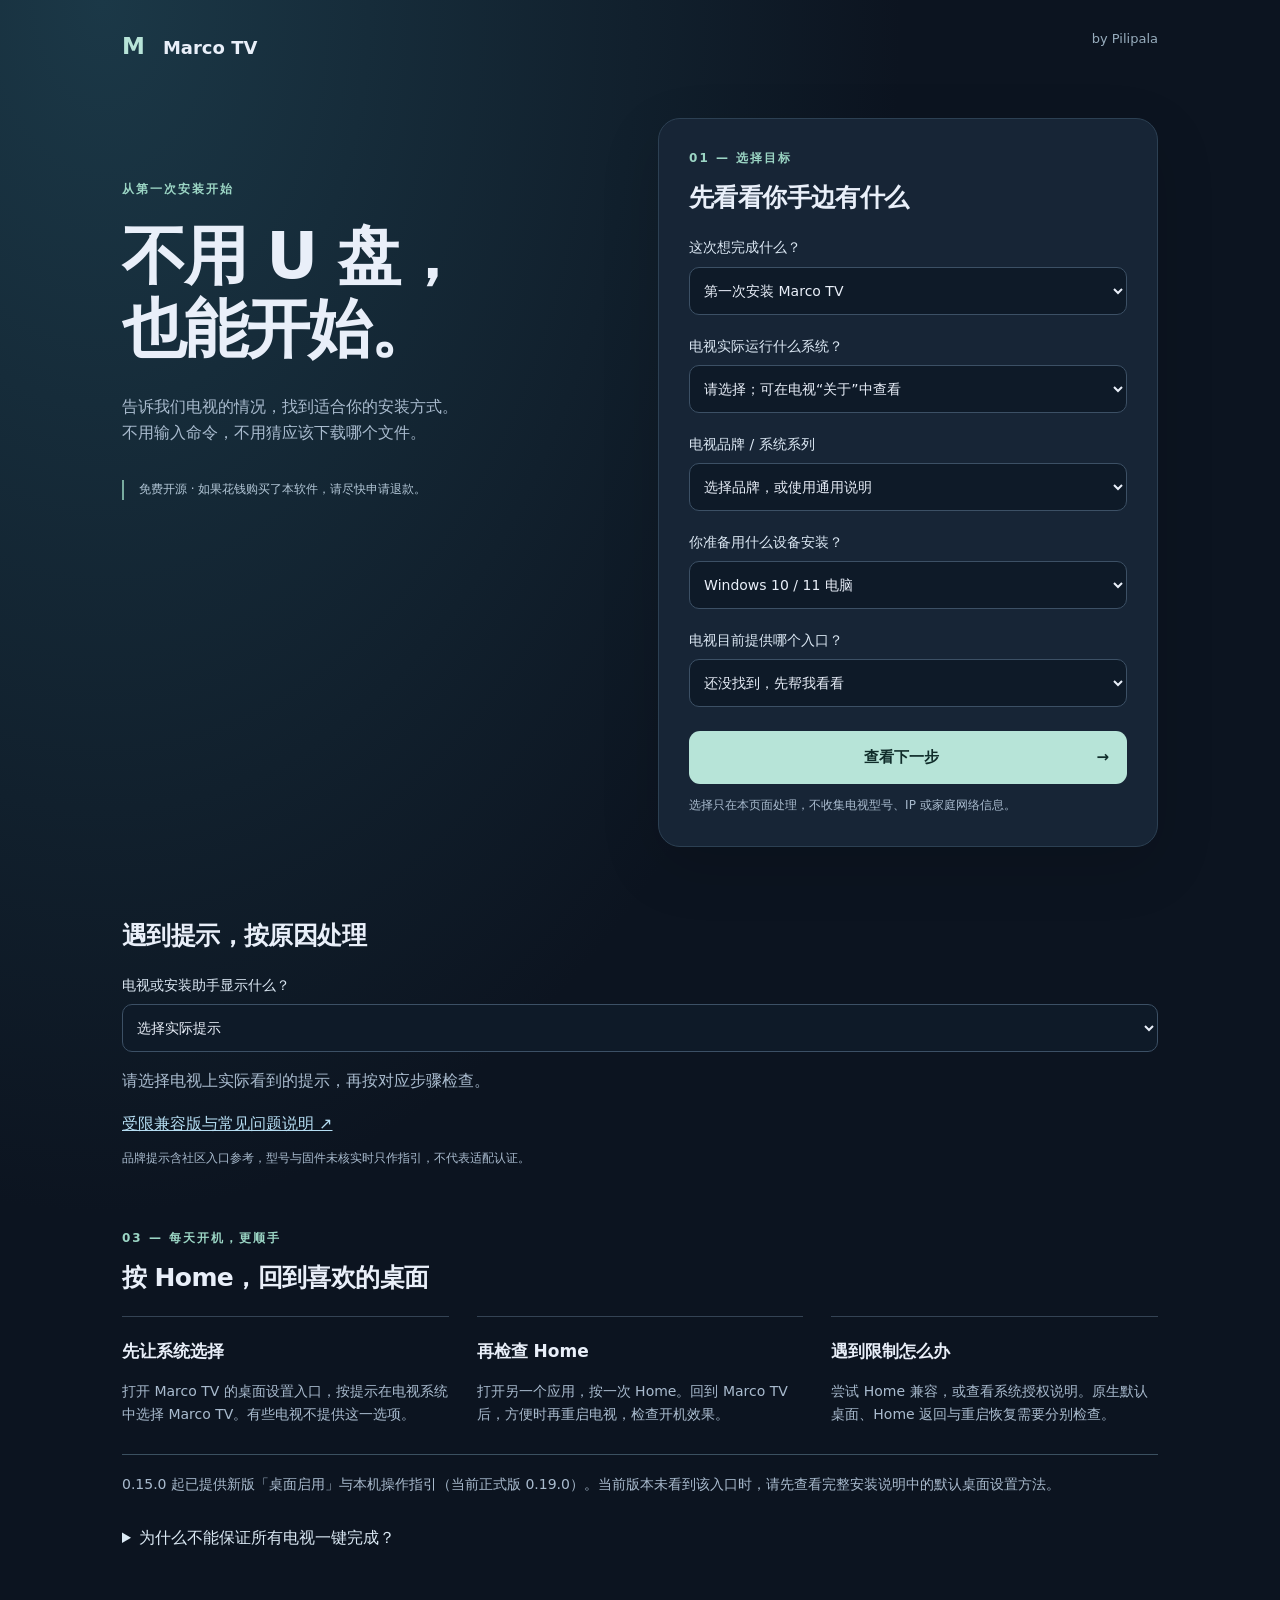
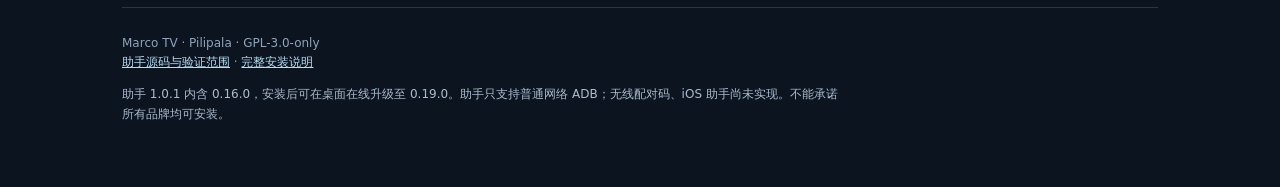
==== docs/install/index.html @ 1b0bd711 "Release Marco TV 0.19.0 Unify wallpaper management into Apple TV 3-column '我的壁纸' gallery with 10 SHA" ====
<!doctype html>
<!-- Copyright (C) 2026 Pilipala · SPDX-License-Identifier: GPL-3.0-only -->
<html lang="zh-CN"><head><meta charset="utf-8"><meta name="viewport" content="width=device-width, initial-scale=1"><title>不用 U 盘，安装 Marco TV</title><meta name="description" content="选择电视系统和手边设备，找到适合你的 Marco TV 安装方式。Pilipala 免费开源。"><link rel="stylesheet" href="style.css"></head>
<body><header><a href="https://marcotv.wlj9919.top/">M <span>Marco TV</span></a><span>by Pilipala</span></header><main>
<div class="intro"><p class="eyebrow">从第一次安装开始</p><h1>不用 U 盘，<br>也能开始。</h1><p>告诉我们电视的情况，找到适合你的安装方式。<br>不用输入命令，不用猜应该下载哪个文件。</p><div class="free">免费开源 · 如果花钱购买了本软件，请尽快申请退款。</div></div>
<section class="wizard" aria-label="安装与桌面设置路线"><div class="step">01 — 选择目标</div><h2 id="goalTitle">先看看你手边有什么</h2>
<form id="choices"><label for="purpose">这次想完成什么？</label><select id="purpose"><option value="install">第一次安装 Marco TV</option><option value="home">已经安装，设置默认桌面</option></select><label for="system">电视实际运行什么系统？</label><select id="system" required><option value="">请选择；可在电视“关于”中查看</option><option value="android">Android / Android TV / Google TV（6.0 以上）</option><option value="unknown">不确定 / 华为、荣耀、VIDAA 等待确认</option><option value="other">三星 Tizen / LG webOS / Roku / Apple tvOS</option></select>
<label for="brand">电视品牌 / 系统系列</label><select id="brand"><option value="generic">选择品牌，或使用通用说明</option><option value="xiaomi">小米 / Redmi 国内旧版部分机型</option><option value="google">海外 Android TV / Google TV / 索尼</option><option value="tcl">TCL / 雷鸟国内部分固件</option><option value="skyworth">创维 / 酷开</option><option value="hisense">海信 / Vidda（需确认系统）</option><option value="huawei">华为 / 荣耀（需确认兼容）</option><option value="custom">TCL / 雷鸟 / 海信 / 创维等国内定制系统</option><option value="fire">Amazon Fire TV（Fire OS）</option></select>
<label for="device">你准备用什么设备安装？</label><select id="device"><option value="windows">Windows 10 / 11 电脑</option><option value="android">安卓手机（Android 8 以上）</option><option value="iphone">iPhone / iPad</option><option value="other">Mac / 其他设备 / 只有电视</option></select>
<label for="entry">电视目前提供哪个入口？</label><select id="entry"><option value="unknown">还没找到，先帮我看看</option><option value="browser">有浏览器，能下载并打开 APK</option><option value="receive">有厂商提供的文件接收 / 远程安装入口</option><option value="adb">有普通“网络调试 / ADB 调试”</option><option value="pair">只有“无线调试配对码”</option><option value="none">没有这些入口</option></select>
<button class="primary" type="submit">查看下一步 <span>→</span></button></form>
<p class="local">选择只在本页面处理，不收集电视型号、IP 或家庭网络信息。</p></section>
<section id="result" class="route" hidden tabindex="-1" aria-live="polite"><div class="step">02 — 你的安装路线</div><h2 id="routeTitle"></h2><p id="routeIntro"></p><ol id="steps"></ol><div id="download"></div><p id="limits" class="note"></p><details><summary>按品牌查开关位置</summary><p id="brandGuide"></p><a href="https://github.com/Pilipala9919/MarcoTV/blob/main/docs/各品牌电视设置入口.md">完整品牌入口与资料依据 ↗</a></details><a class="again" href="#choices">换一种安装方式 ↑</a></section>
<section class="after" id="install-errors"><h2>遇到提示，按原因处理</h2><label for="installError">电视或安装助手显示什么？</label><select id="installError"><option value="">选择实际提示</option><option value="source">不允许此来源安装应用</option><option value="verification">INSTALL_FAILED_VERIFICATION_FAILURE</option><option value="launcher">disable install launcher app not signature by tcl</option><option value="signature">其他签名不一致提示</option><option value="connect">连接失败 / unauthorized</option></select><p id="installErrorHelp" aria-live="polite">请选择电视上实际看到的提示，再按对应步骤检查。</p><a href="https://github.com/Pilipala9919/MarcoTV/blob/main/docs/常见问题.md">受限兼容版与常见问题说明 ↗</a><p class="local">品牌提示含社区入口参考，型号与固件未核实时只作指引，不代表适配认证。</p></section>
<section class="after" id="home-guide"><div class="step">03 — 每天开机，更顺手</div><h2>按 Home，回到喜欢的桌面</h2><div class="tiles"><article><b>先让系统选择</b><p>打开 Marco TV 的桌面设置入口，按提示在电视系统中选择 Marco TV。有些电视不提供这一选项。</p></article><article><b>再检查 Home</b><p>打开另一个应用，按一次 Home。回到 Marco TV 后，方便时再重启电视，检查开机效果。</p></article><article><b>遇到限制怎么办</b><p>尝试 Home 兼容，或查看系统授权说明。原生默认桌面、Home 返回与重启恢复需要分别检查。</p></article></div><p class="note">0.15.0 起已提供新版「桌面启用」与本机操作指引（当前正式版 0.19.0）。当前版本未看到该入口时，请先查看完整安装说明中的默认桌面设置方法。</p><details><summary>为什么不能保证所有电视一键完成？</summary><p>电视厂商可能固定 Home 行为、限制后台启动，或在重启时关闭辅助服务。Marco TV 会提供可用路线和检查结果；系统确认弹窗仍需要你使用遥控器允许。</p><a href="https://github.com/Pilipala9919/MarcoTV/blob/main/docs/安装说明.md">查看完整设置与授权说明 ↗</a></details></section>
<footer>Marco TV · Pilipala · GPL-3.0-only<br><a href="https://github.com/Pilipala9919/MarcoTV/tree/main/installer">助手源码与验证范围</a> · <a href="https://github.com/Pilipala9919/MarcoTV/blob/main/docs/安装说明.md">完整安装说明</a><p>助手 1.0.1 内含 0.16.0，安装后可在桌面在线升级至 0.19.0。助手只支持普通网络 ADB；无线配对码、iOS 助手尚未实现。不能承诺所有品牌均可安装。</p></footer>
</main><script src="app.js"></script></body></html>
---- docs/install/style.css ----
/* Copyright (C) 2026 Pilipala · SPDX-License-Identifier: GPL-3.0-only */
:root{color-scheme:dark;font-family:system-ui,-apple-system,"Microsoft YaHei",sans-serif;color:#e9eff9;background:#0c1420;line-height:1.65}*{box-sizing:border-box}body{margin:0;background:radial-gradient(ellipse at 8% 0%,#1b3847 0,transparent 48%)}header{max-width:1100px;margin:auto;padding:28px 32px;display:flex;justify-content:space-between;color:#97acbc;font-size:13px}header a{font-size:23px;font-weight:750;text-decoration:none;color:#b7e4d8}header a span{color:#e9eff9;margin-left:10px;font-size:18px}main{max-width:1100px;margin:auto;padding:24px 32px 50px;display:grid;grid-template-columns:1fr 1.05fr;gap:40px 60px}.intro{padding-top:50px}.eyebrow,.step{color:#9bd5c4;font-size:12px;letter-spacing:2px;font-weight:650}h1{font-size:clamp(42px,5vw,66px);line-height:1.14;letter-spacing:-2px;margin:20px 0 28px}h2{font-size:25px;letter-spacing:-.6px;line-height:1.35;margin:12px 0 22px}p{color:#a9bbce}.free{font-size:12px;max-width:320px;border-left:2px solid #78ab9f;padding-left:15px;margin-top:34px;color:#b3c7d7}.wizard,.route{background:#172536;border:1px solid #2c4053;border-radius:22px;padding:30px;box-shadow:0 20px 60px #0002}label{display:block;font-size:14px;margin:20px 0 7px;color:#dce8f4}select{width:100%;min-height:48px;padding:10px;border:1px solid #3c5065;border-radius:10px;background:#0e1a28;color:#e9eff9;font:inherit;font-size:14px}button,.button{cursor:pointer;border:0;border-radius:11px;padding:14px 18px;font:inherit;font-size:15px;font-weight:650;display:block;text-decoration:none;text-align:center}.primary,.button{background:#b7e4d8;color:#102c2a;width:100%;margin-top:24px}.primary span{float:right}.primary:hover,.button:hover{background:#d0f1e9}a{color:#b5ddf2}a:focus-visible,button:focus-visible,select:focus-visible,summary:focus-visible{outline:3px solid #c5f8dc;outline-offset:4px}.local{font-size:12px;margin-bottom:0}.route{grid-column:1/-1;scroll-margin-top:25px;background:#1a3040}.route[hidden]{display:none}.route ol{padding-left:24px;color:#d2dfeb}.route li{margin:15px 0}.route .button{max-width:370px}.note{border-top:1px solid #3b5060;padding-top:18px;font-size:14px}details{padding:15px 0}summary{cursor:pointer;color:#dceaf5}details p{max-width:800px}.again{display:inline-block;margin-top:12px;font-size:14px}.after{grid-column:1/-1;padding-top:20px}.tiles{display:grid;grid-template-columns:repeat(3,1fr);gap:28px}.tiles article{border-top:1px solid #344354;padding-top:20px}.tiles b{font-size:17px}.tiles p{font-size:14px}footer{grid-column:1/-1;border-top:1px solid #293847;padding-top:26px;font-size:12px;color:#8fa4b8}footer p{max-width:720px}.download-note{font-size:12px}.download-note a{display:inline-block;margin-right:15px}@media(max-width:760px){header{padding:22px}main{padding:0 22px 36px;display:block}.intro{padding:18px 0 30px}.intro p{font-size:14px}.free{max-width:none;margin-top:22px}.wizard,.route{padding:23px 20px;border-radius:18px;margin-bottom:26px}h1{margin:14px 0 20px}.tiles{grid-template-columns:1fr;gap:12px}.after{padding:10px 0 28px}footer{padding-top:22px}select{font-size:16px}h2{font-size:23px}}
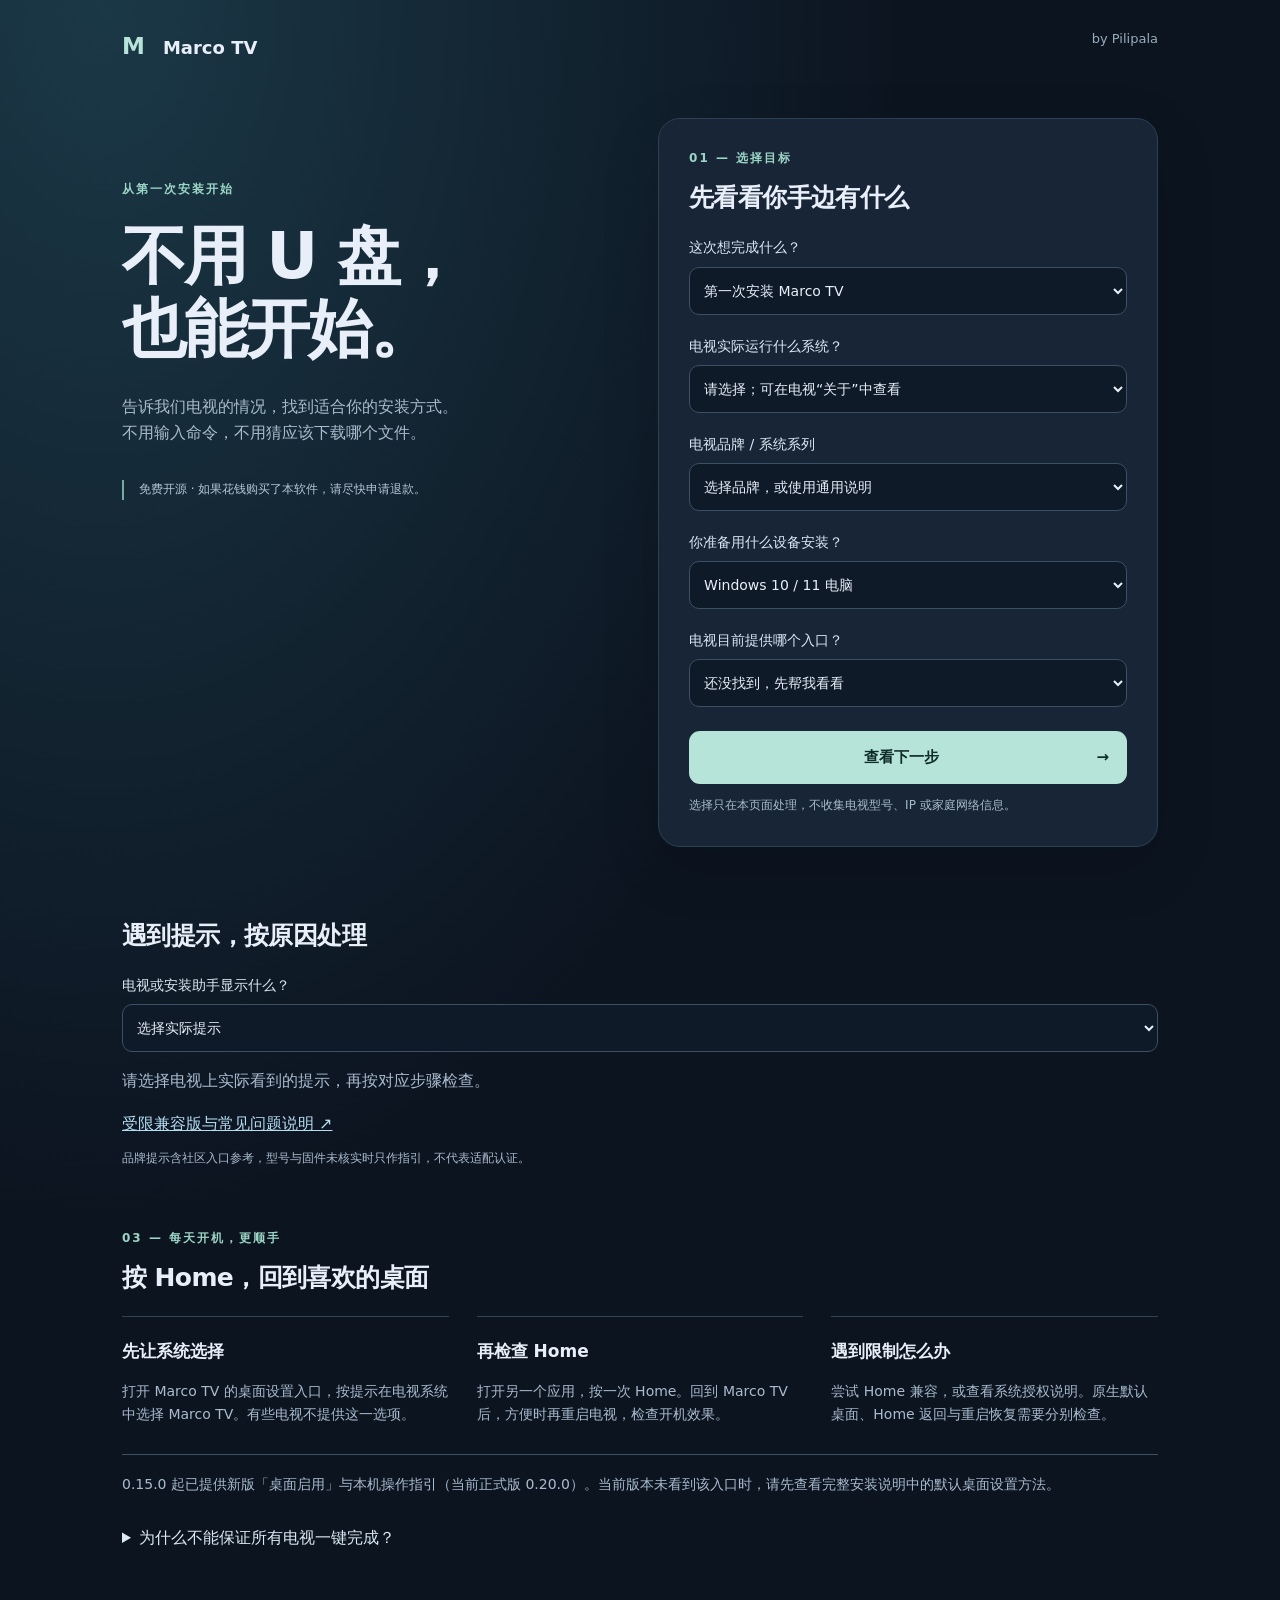
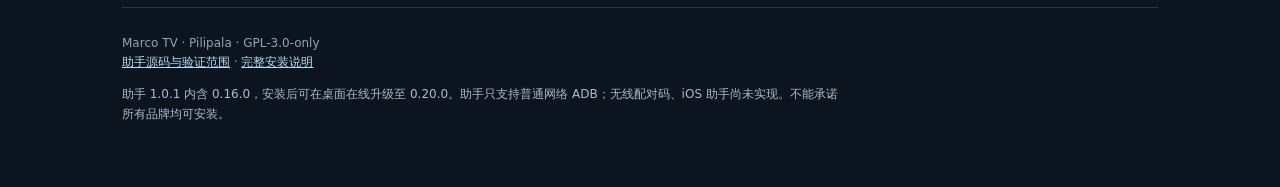
==== commit 09e423c1: "Release Marco TV 0.20.0 and Marco TV Lite 0.2.0" ====
--- a/docs/install/index.html
+++ b/docs/install/index.html
@@ -12,6 +12,6 @@
 <p class="local">选择只在本页面处理，不收集电视型号、IP 或家庭网络信息。</p></section>
 <section id="result" class="route" hidden tabindex="-1" aria-live="polite"><div class="step">02 — 你的安装路线</div><h2 id="routeTitle"></h2><p id="routeIntro"></p><ol id="steps"></ol><div id="download"></div><p id="limits" class="note"></p><details><summary>按品牌查开关位置</summary><p id="brandGuide"></p><a href="https://github.com/Pilipala9919/MarcoTV/blob/main/docs/各品牌电视设置入口.md">完整品牌入口与资料依据 ↗</a></details><a class="again" href="#choices">换一种安装方式 ↑</a></section>
 <section class="after" id="install-errors"><h2>遇到提示，按原因处理</h2><label for="installError">电视或安装助手显示什么？</label><select id="installError"><option value="">选择实际提示</option><option value="source">不允许此来源安装应用</option><option value="verification">INSTALL_FAILED_VERIFICATION_FAILURE</option><option value="launcher">disable install launcher app not signature by tcl</option><option value="signature">其他签名不一致提示</option><option value="connect">连接失败 / unauthorized</option></select><p id="installErrorHelp" aria-live="polite">请选择电视上实际看到的提示，再按对应步骤检查。</p><a href="https://github.com/Pilipala9919/MarcoTV/blob/main/docs/常见问题.md">受限兼容版与常见问题说明 ↗</a><p class="local">品牌提示含社区入口参考，型号与固件未核实时只作指引，不代表适配认证。</p></section>
-<section class="after" id="home-guide"><div class="step">03 — 每天开机，更顺手</div><h2>按 Home，回到喜欢的桌面</h2><div class="tiles"><article><b>先让系统选择</b><p>打开 Marco TV 的桌面设置入口，按提示在电视系统中选择 Marco TV。有些电视不提供这一选项。</p></article><article><b>再检查 Home</b><p>打开另一个应用，按一次 Home。回到 Marco TV 后，方便时再重启电视，检查开机效果。</p></article><article><b>遇到限制怎么办</b><p>尝试 Home 兼容，或查看系统授权说明。原生默认桌面、Home 返回与重启恢复需要分别检查。</p></article></div><p class="note">0.15.0 起已提供新版「桌面启用」与本机操作指引（当前正式版 0.19.0）。当前版本未看到该入口时，请先查看完整安装说明中的默认桌面设置方法。</p><details><summary>为什么不能保证所有电视一键完成？</summary><p>电视厂商可能固定 Home 行为、限制后台启动，或在重启时关闭辅助服务。Marco TV 会提供可用路线和检查结果；系统确认弹窗仍需要你使用遥控器允许。</p><a href="https://github.com/Pilipala9919/MarcoTV/blob/main/docs/安装说明.md">查看完整设置与授权说明 ↗</a></details></section>
-<footer>Marco TV · Pilipala · GPL-3.0-only<br><a href="https://github.com/Pilipala9919/MarcoTV/tree/main/installer">助手源码与验证范围</a> · <a href="https://github.com/Pilipala9919/MarcoTV/blob/main/docs/安装说明.md">完整安装说明</a><p>助手 1.0.1 内含 0.16.0，安装后可在桌面在线升级至 0.19.0。助手只支持普通网络 ADB；无线配对码、iOS 助手尚未实现。不能承诺所有品牌均可安装。</p></footer>
+<section class="after" id="home-guide"><div class="step">03 — 每天开机，更顺手</div><h2>按 Home，回到喜欢的桌面</h2><div class="tiles"><article><b>先让系统选择</b><p>打开 Marco TV 的桌面设置入口，按提示在电视系统中选择 Marco TV。有些电视不提供这一选项。</p></article><article><b>再检查 Home</b><p>打开另一个应用，按一次 Home。回到 Marco TV 后，方便时再重启电视，检查开机效果。</p></article><article><b>遇到限制怎么办</b><p>尝试 Home 兼容，或查看系统授权说明。原生默认桌面、Home 返回与重启恢复需要分别检查。</p></article></div><p class="note">0.15.0 起已提供新版「桌面启用」与本机操作指引（当前正式版 0.20.0）。当前版本未看到该入口时，请先查看完整安装说明中的默认桌面设置方法。</p><details><summary>为什么不能保证所有电视一键完成？</summary><p>电视厂商可能固定 Home 行为、限制后台启动，或在重启时关闭辅助服务。Marco TV 会提供可用路线和检查结果；系统确认弹窗仍需要你使用遥控器允许。</p><a href="https://github.com/Pilipala9919/MarcoTV/blob/main/docs/安装说明.md">查看完整设置与授权说明 ↗</a></details></section>
+<footer>Marco TV · Pilipala · GPL-3.0-only<br><a href="https://github.com/Pilipala9919/MarcoTV/tree/main/installer">助手源码与验证范围</a> · <a href="https://github.com/Pilipala9919/MarcoTV/blob/main/docs/安装说明.md">完整安装说明</a><p>助手 1.0.1 内含 0.16.0，安装后可在桌面在线升级至 0.20.0。助手只支持普通网络 ADB；无线配对码、iOS 助手尚未实现。不能承诺所有品牌均可安装。</p></footer>
 </main><script src="app.js"></script></body></html>
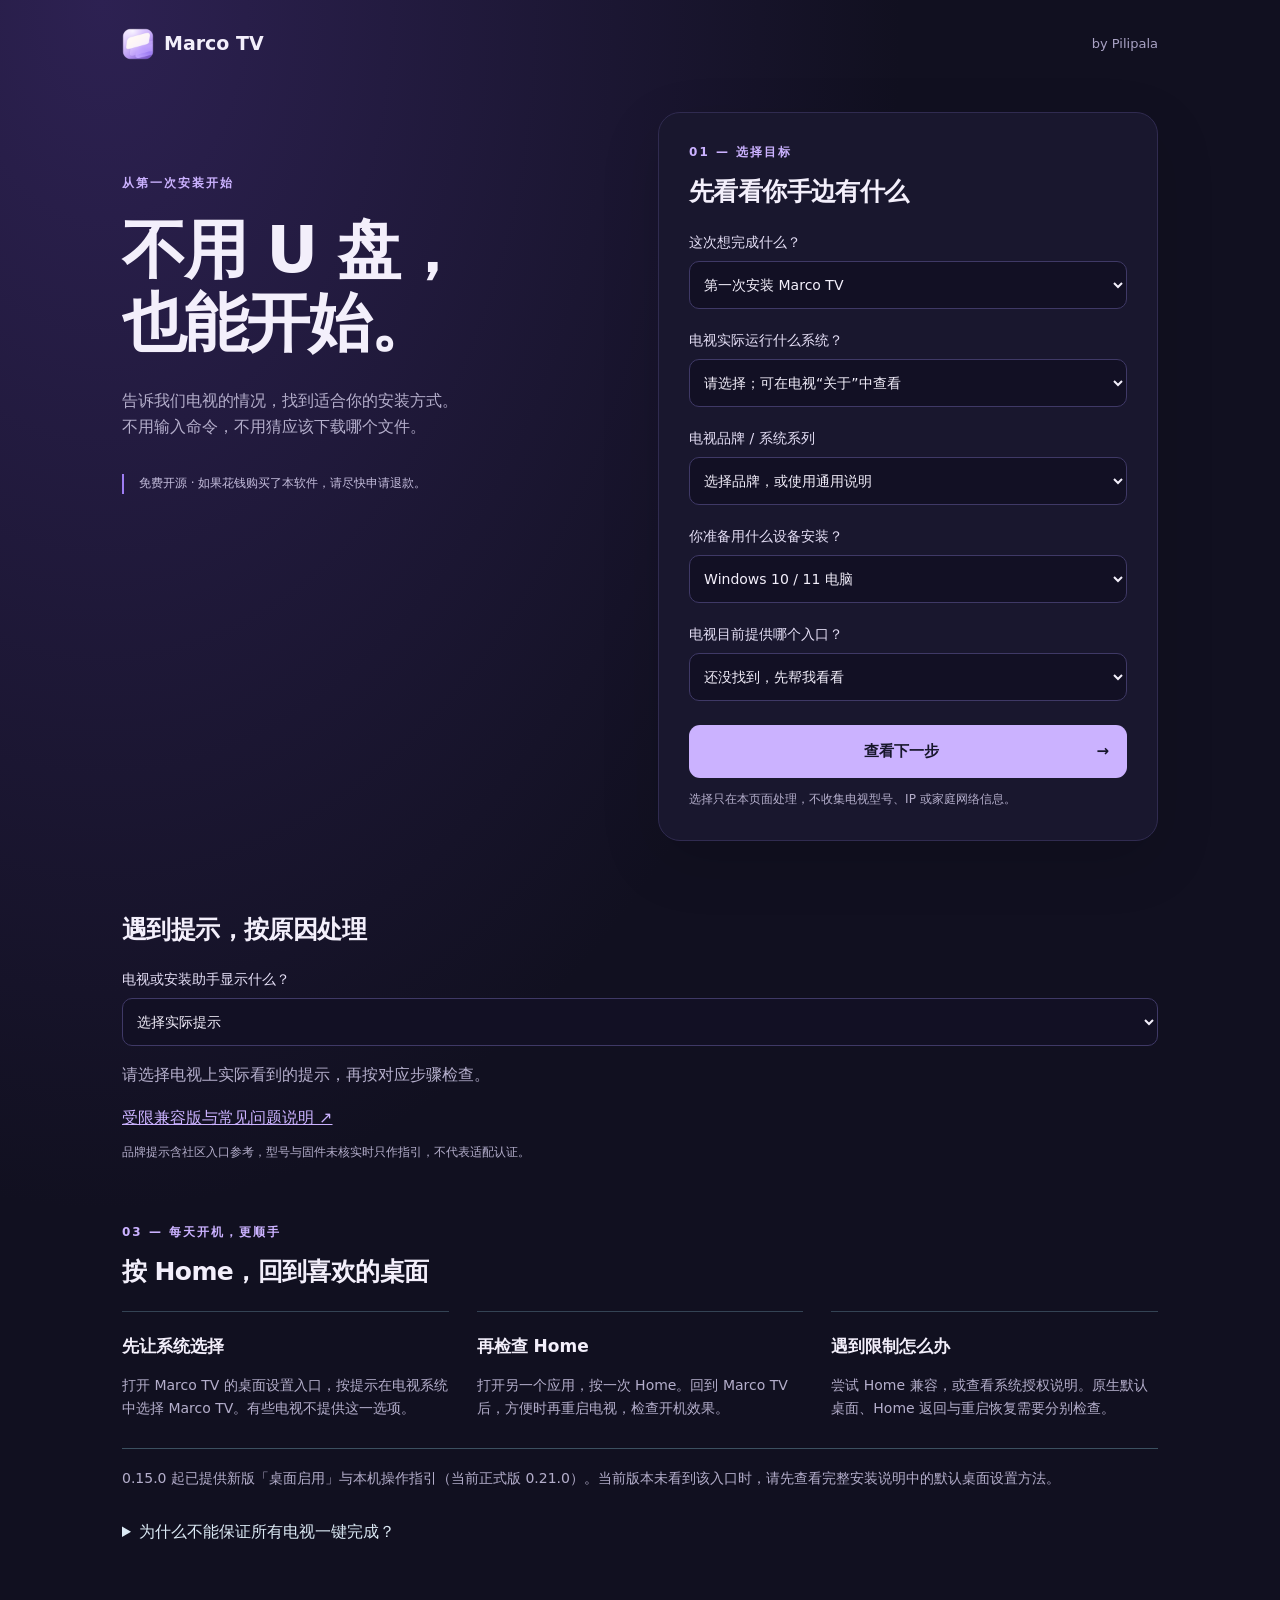
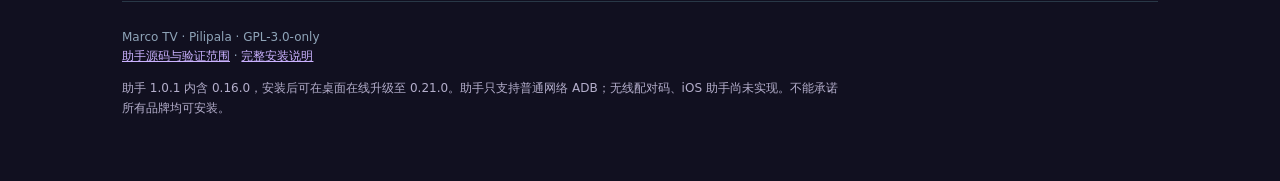
==== commit 87fc8649: "Release Marco TV 0.21.0 and Marco TV Lite 0.3.0 with unified brand visual language" ====
--- a/docs/install/index.html
+++ b/docs/install/index.html
@@ -1,7 +1,7 @@
 <!doctype html>
 <!-- Copyright (C) 2026 Pilipala · SPDX-License-Identifier: GPL-3.0-only -->
-<html lang="zh-CN"><head><meta charset="utf-8"><meta name="viewport" content="width=device-width, initial-scale=1"><title>不用 U 盘，安装 Marco TV</title><meta name="description" content="选择电视系统和手边设备，找到适合你的 Marco TV 安装方式。Pilipala 免费开源。"><link rel="stylesheet" href="style.css"></head>
-<body><header><a href="https://marcotv.wlj9919.top/">M <span>Marco TV</span></a><span>by Pilipala</span></header><main>
+<html lang="zh-CN"><head><meta charset="utf-8"><meta name="viewport" content="width=device-width, initial-scale=1"><title>不用 U 盘，安装 Marco TV</title><meta name="description" content="选择电视系统和手边设备，找到适合你的 Marco TV 安装方式。Pilipala 免费开源。"><link rel="icon" type="image/png" sizes="32x32" href="../brand/favicon-32.png"><link rel="apple-touch-icon" sizes="180x180" href="../brand/favicon-180.png"><link rel="shortcut icon" href="../brand/favicon.ico"><link rel="stylesheet" href="style.css"></head>
+<body><header><a class="brand-link" href="https://marcotv.wlj9919.top/"><img src="../brand/app-icon-192.png" width="32" height="32" alt="Marco TV 图标"><span>Marco TV</span></a><span>by Pilipala</span></header><main>
 <div class="intro"><p class="eyebrow">从第一次安装开始</p><h1>不用 U 盘，<br>也能开始。</h1><p>告诉我们电视的情况，找到适合你的安装方式。<br>不用输入命令，不用猜应该下载哪个文件。</p><div class="free">免费开源 · 如果花钱购买了本软件，请尽快申请退款。</div></div>
 <section class="wizard" aria-label="安装与桌面设置路线"><div class="step">01 — 选择目标</div><h2 id="goalTitle">先看看你手边有什么</h2>
 <form id="choices"><label for="purpose">这次想完成什么？</label><select id="purpose"><option value="install">第一次安装 Marco TV</option><option value="home">已经安装，设置默认桌面</option></select><label for="system">电视实际运行什么系统？</label><select id="system" required><option value="">请选择；可在电视“关于”中查看</option><option value="android">Android / Android TV / Google TV（6.0 以上）</option><option value="unknown">不确定 / 华为、荣耀、VIDAA 等待确认</option><option value="other">三星 Tizen / LG webOS / Roku / Apple tvOS</option></select>
@@ -12,6 +12,6 @@
 <p class="local">选择只在本页面处理，不收集电视型号、IP 或家庭网络信息。</p></section>
 <section id="result" class="route" hidden tabindex="-1" aria-live="polite"><div class="step">02 — 你的安装路线</div><h2 id="routeTitle"></h2><p id="routeIntro"></p><ol id="steps"></ol><div id="download"></div><p id="limits" class="note"></p><details><summary>按品牌查开关位置</summary><p id="brandGuide"></p><a href="https://github.com/Pilipala9919/MarcoTV/blob/main/docs/各品牌电视设置入口.md">完整品牌入口与资料依据 ↗</a></details><a class="again" href="#choices">换一种安装方式 ↑</a></section>
 <section class="after" id="install-errors"><h2>遇到提示，按原因处理</h2><label for="installError">电视或安装助手显示什么？</label><select id="installError"><option value="">选择实际提示</option><option value="source">不允许此来源安装应用</option><option value="verification">INSTALL_FAILED_VERIFICATION_FAILURE</option><option value="launcher">disable install launcher app not signature by tcl</option><option value="signature">其他签名不一致提示</option><option value="connect">连接失败 / unauthorized</option></select><p id="installErrorHelp" aria-live="polite">请选择电视上实际看到的提示，再按对应步骤检查。</p><a href="https://github.com/Pilipala9919/MarcoTV/blob/main/docs/常见问题.md">受限兼容版与常见问题说明 ↗</a><p class="local">品牌提示含社区入口参考，型号与固件未核实时只作指引，不代表适配认证。</p></section>
-<section class="after" id="home-guide"><div class="step">03 — 每天开机，更顺手</div><h2>按 Home，回到喜欢的桌面</h2><div class="tiles"><article><b>先让系统选择</b><p>打开 Marco TV 的桌面设置入口，按提示在电视系统中选择 Marco TV。有些电视不提供这一选项。</p></article><article><b>再检查 Home</b><p>打开另一个应用，按一次 Home。回到 Marco TV 后，方便时再重启电视，检查开机效果。</p></article><article><b>遇到限制怎么办</b><p>尝试 Home 兼容，或查看系统授权说明。原生默认桌面、Home 返回与重启恢复需要分别检查。</p></article></div><p class="note">0.15.0 起已提供新版「桌面启用」与本机操作指引（当前正式版 0.20.0）。当前版本未看到该入口时，请先查看完整安装说明中的默认桌面设置方法。</p><details><summary>为什么不能保证所有电视一键完成？</summary><p>电视厂商可能固定 Home 行为、限制后台启动，或在重启时关闭辅助服务。Marco TV 会提供可用路线和检查结果；系统确认弹窗仍需要你使用遥控器允许。</p><a href="https://github.com/Pilipala9919/MarcoTV/blob/main/docs/安装说明.md">查看完整设置与授权说明 ↗</a></details></section>
-<footer>Marco TV · Pilipala · GPL-3.0-only<br><a href="https://github.com/Pilipala9919/MarcoTV/tree/main/installer">助手源码与验证范围</a> · <a href="https://github.com/Pilipala9919/MarcoTV/blob/main/docs/安装说明.md">完整安装说明</a><p>助手 1.0.1 内含 0.16.0，安装后可在桌面在线升级至 0.20.0。助手只支持普通网络 ADB；无线配对码、iOS 助手尚未实现。不能承诺所有品牌均可安装。</p></footer>
+<section class="after" id="home-guide"><div class="step">03 — 每天开机，更顺手</div><h2>按 Home，回到喜欢的桌面</h2><div class="tiles"><article><b>先让系统选择</b><p>打开 Marco TV 的桌面设置入口，按提示在电视系统中选择 Marco TV。有些电视不提供这一选项。</p></article><article><b>再检查 Home</b><p>打开另一个应用，按一次 Home。回到 Marco TV 后，方便时再重启电视，检查开机效果。</p></article><article><b>遇到限制怎么办</b><p>尝试 Home 兼容，或查看系统授权说明。原生默认桌面、Home 返回与重启恢复需要分别检查。</p></article></div><p class="note">0.15.0 起已提供新版「桌面启用」与本机操作指引（当前正式版 0.21.0）。当前版本未看到该入口时，请先查看完整安装说明中的默认桌面设置方法。</p><details><summary>为什么不能保证所有电视一键完成？</summary><p>电视厂商可能固定 Home 行为、限制后台启动，或在重启时关闭辅助服务。Marco TV 会提供可用路线和检查结果；系统确认弹窗仍需要你使用遥控器允许。</p><a href="https://github.com/Pilipala9919/MarcoTV/blob/main/docs/安装说明.md">查看完整设置与授权说明 ↗</a></details></section>
+<footer>Marco TV · Pilipala · GPL-3.0-only<br><a href="https://github.com/Pilipala9919/MarcoTV/tree/main/installer">助手源码与验证范围</a> · <a href="https://github.com/Pilipala9919/MarcoTV/blob/main/docs/安装说明.md">完整安装说明</a><p>助手 1.0.1 内含 0.16.0，安装后可在桌面在线升级至 0.21.0。助手只支持普通网络 ADB；无线配对码、iOS 助手尚未实现。不能承诺所有品牌均可安装。</p></footer>
 </main><script src="app.js"></script></body></html>
--- a/docs/install/style.css
+++ b/docs/install/style.css
@@ -1,2 +1,2 @@
 /* Copyright (C) 2026 Pilipala · SPDX-License-Identifier: GPL-3.0-only */
-:root{color-scheme:dark;font-family:system-ui,-apple-system,"Microsoft YaHei",sans-serif;color:#e9eff9;background:#0c1420;line-height:1.65}*{box-sizing:border-box}body{margin:0;background:radial-gradient(ellipse at 8% 0%,#1b3847 0,transparent 48%)}header{max-width:1100px;margin:auto;padding:28px 32px;display:flex;justify-content:space-between;color:#97acbc;font-size:13px}header a{font-size:23px;font-weight:750;text-decoration:none;color:#b7e4d8}header a span{color:#e9eff9;margin-left:10px;font-size:18px}main{max-width:1100px;margin:auto;padding:24px 32px 50px;display:grid;grid-template-columns:1fr 1.05fr;gap:40px 60px}.intro{padding-top:50px}.eyebrow,.step{color:#9bd5c4;font-size:12px;letter-spacing:2px;font-weight:650}h1{font-size:clamp(42px,5vw,66px);line-height:1.14;letter-spacing:-2px;margin:20px 0 28px}h2{font-size:25px;letter-spacing:-.6px;line-height:1.35;margin:12px 0 22px}p{color:#a9bbce}.free{font-size:12px;max-width:320px;border-left:2px solid #78ab9f;padding-left:15px;margin-top:34px;color:#b3c7d7}.wizard,.route{background:#172536;border:1px solid #2c4053;border-radius:22px;padding:30px;box-shadow:0 20px 60px #0002}label{display:block;font-size:14px;margin:20px 0 7px;color:#dce8f4}select{width:100%;min-height:48px;padding:10px;border:1px solid #3c5065;border-radius:10px;background:#0e1a28;color:#e9eff9;font:inherit;font-size:14px}button,.button{cursor:pointer;border:0;border-radius:11px;padding:14px 18px;font:inherit;font-size:15px;font-weight:650;display:block;text-decoration:none;text-align:center}.primary,.button{background:#b7e4d8;color:#102c2a;width:100%;margin-top:24px}.primary span{float:right}.primary:hover,.button:hover{background:#d0f1e9}a{color:#b5ddf2}a:focus-visible,button:focus-visible,select:focus-visible,summary:focus-visible{outline:3px solid #c5f8dc;outline-offset:4px}.local{font-size:12px;margin-bottom:0}.route{grid-column:1/-1;scroll-margin-top:25px;background:#1a3040}.route[hidden]{display:none}.route ol{padding-left:24px;color:#d2dfeb}.route li{margin:15px 0}.route .button{max-width:370px}.note{border-top:1px solid #3b5060;padding-top:18px;font-size:14px}details{padding:15px 0}summary{cursor:pointer;color:#dceaf5}details p{max-width:800px}.again{display:inline-block;margin-top:12px;font-size:14px}.after{grid-column:1/-1;padding-top:20px}.tiles{display:grid;grid-template-columns:repeat(3,1fr);gap:28px}.tiles article{border-top:1px solid #344354;padding-top:20px}.tiles b{font-size:17px}.tiles p{font-size:14px}footer{grid-column:1/-1;border-top:1px solid #293847;padding-top:26px;font-size:12px;color:#8fa4b8}footer p{max-width:720px}.download-note{font-size:12px}.download-note a{display:inline-block;margin-right:15px}@media(max-width:760px){header{padding:22px}main{padding:0 22px 36px;display:block}.intro{padding:18px 0 30px}.intro p{font-size:14px}.free{max-width:none;margin-top:22px}.wizard,.route{padding:23px 20px;border-radius:18px;margin-bottom:26px}h1{margin:14px 0 20px}.tiles{grid-template-columns:1fr;gap:12px}.after{padding:10px 0 28px}footer{padding-top:22px}select{font-size:16px}h2{font-size:23px}}
+:root{color-scheme:dark;font-family:system-ui,-apple-system,"Microsoft YaHei",sans-serif;color:#f3effb;background:#111020;line-height:1.65}*{box-sizing:border-box}body{margin:0;background:radial-gradient(ellipse at 8% 0%,#2d2152 0,transparent 48%)}header{max-width:1100px;margin:auto;padding:28px 32px;display:flex;justify-content:space-between;align-items:center;color:#a9a2c4;font-size:13px}header a{font-size:23px;font-weight:750;text-decoration:none;color:#cbb2ff;display:inline-flex;align-items:center;gap:10px}header a img{border-radius:8px;display:block}header a span{color:#f3effb;margin-left:0;font-size:19px}main{max-width:1100px;margin:auto;padding:24px 32px 50px;display:grid;grid-template-columns:1fr 1.05fr;gap:40px 60px}.intro{padding-top:50px}.eyebrow,.step{color:#cbb2ff;font-size:12px;letter-spacing:2px;font-weight:650}h1{font-size:clamp(42px,5vw,66px);line-height:1.14;letter-spacing:-2px;margin:20px 0 28px}h2{font-size:25px;letter-spacing:-.6px;line-height:1.35;margin:12px 0 22px}p{color:#b4aecb}.free{font-size:12px;max-width:320px;border-left:2px solid #9e7df3;padding-left:15px;margin-top:34px;color:#c5bedd}.wizard,.route{background:#19172e;border:1px solid #302b50;border-radius:22px;padding:30px;box-shadow:0 20px 60px #0002}label{display:block;font-size:14px;margin:20px 0 7px;color:#e5dff6}select{width:100%;min-height:48px;padding:10px;border:1px solid #3f3966;border-radius:10px;background:#121024;color:#f3effb;font:inherit;font-size:14px}button,.button{cursor:pointer;border:0;border-radius:11px;padding:14px 18px;font:inherit;font-size:15px;font-weight:650;display:block;text-decoration:none;text-align:center}.primary,.button{background:#cbb2ff;color:#17162b;width:100%;margin-top:24px}.primary span{float:right}.primary:hover,.button:hover{background:#e5d2ff}a{color:#cbb2ff}a:focus-visible,button:focus-visible,select:focus-visible,summary:focus-visible{outline:3px solid #e5d2ff;outline-offset:4px}.local{font-size:12px;margin-bottom:0}.route{grid-column:1/-1;scroll-margin-top:25px;background:#1a3040}.route[hidden]{display:none}.route ol{padding-left:24px;color:#d2dfeb}.route li{margin:15px 0}.route .button{max-width:370px}.note{border-top:1px solid #3b5060;padding-top:18px;font-size:14px}details{padding:15px 0}summary{cursor:pointer;color:#dceaf5}details p{max-width:800px}.again{display:inline-block;margin-top:12px;font-size:14px}.after{grid-column:1/-1;padding-top:20px}.tiles{display:grid;grid-template-columns:repeat(3,1fr);gap:28px}.tiles article{border-top:1px solid #344354;padding-top:20px}.tiles b{font-size:17px}.tiles p{font-size:14px}footer{grid-column:1/-1;border-top:1px solid #293847;padding-top:26px;font-size:12px;color:#8fa4b8}footer p{max-width:720px}.download-note{font-size:12px}.download-note a{display:inline-block;margin-right:15px}@media(max-width:760px){header{padding:22px}main{padding:0 22px 36px;display:block}.intro{padding:18px 0 30px}.intro p{font-size:14px}.free{max-width:none;margin-top:22px}.wizard,.route{padding:23px 20px;border-radius:18px;margin-bottom:26px}h1{margin:14px 0 20px}.tiles{grid-template-columns:1fr;gap:12px}.after{padding:10px 0 28px}footer{padding-top:22px}select{font-size:16px}h2{font-size:23px}}
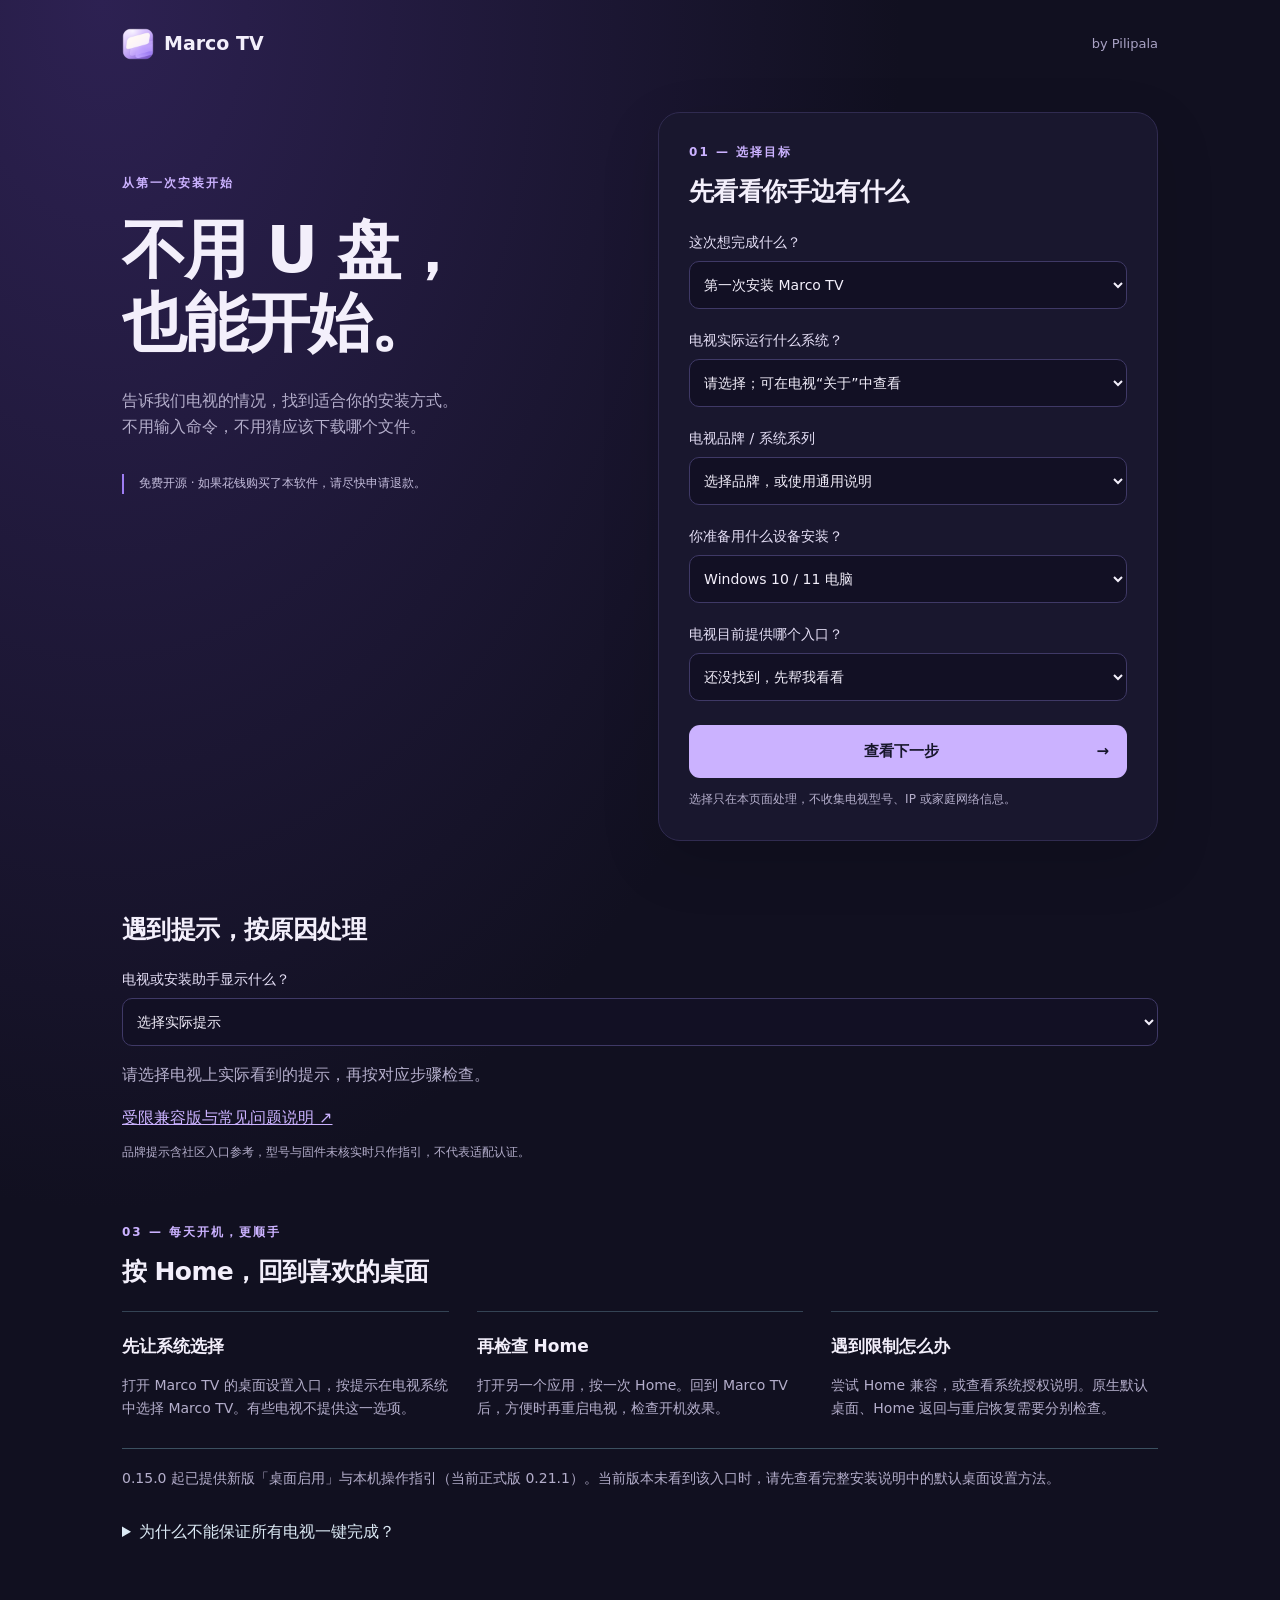
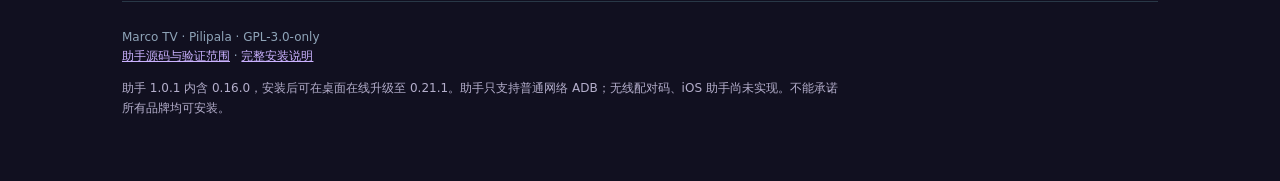
==== commit 0686698a: "Release Marco TV 0.21.1: normalize APK ZIP headers and optional hardware features for OEM TV parsers" ====
--- a/docs/install/index.html
+++ b/docs/install/index.html
@@ -11,7 +11,7 @@
 <button class="primary" type="submit">查看下一步 <span>→</span></button></form>
 <p class="local">选择只在本页面处理，不收集电视型号、IP 或家庭网络信息。</p></section>
 <section id="result" class="route" hidden tabindex="-1" aria-live="polite"><div class="step">02 — 你的安装路线</div><h2 id="routeTitle"></h2><p id="routeIntro"></p><ol id="steps"></ol><div id="download"></div><p id="limits" class="note"></p><details><summary>按品牌查开关位置</summary><p id="brandGuide"></p><a href="https://github.com/Pilipala9919/MarcoTV/blob/main/docs/各品牌电视设置入口.md">完整品牌入口与资料依据 ↗</a></details><a class="again" href="#choices">换一种安装方式 ↑</a></section>
-<section class="after" id="install-errors"><h2>遇到提示，按原因处理</h2><label for="installError">电视或安装助手显示什么？</label><select id="installError"><option value="">选择实际提示</option><option value="source">不允许此来源安装应用</option><option value="verification">INSTALL_FAILED_VERIFICATION_FAILURE</option><option value="launcher">disable install launcher app not signature by tcl</option><option value="signature">其他签名不一致提示</option><option value="connect">连接失败 / unauthorized</option></select><p id="installErrorHelp" aria-live="polite">请选择电视上实际看到的提示，再按对应步骤检查。</p><a href="https://github.com/Pilipala9919/MarcoTV/blob/main/docs/常见问题.md">受限兼容版与常见问题说明 ↗</a><p class="local">品牌提示含社区入口参考，型号与固件未核实时只作指引，不代表适配认证。</p></section>
-<section class="after" id="home-guide"><div class="step">03 — 每天开机，更顺手</div><h2>按 Home，回到喜欢的桌面</h2><div class="tiles"><article><b>先让系统选择</b><p>打开 Marco TV 的桌面设置入口，按提示在电视系统中选择 Marco TV。有些电视不提供这一选项。</p></article><article><b>再检查 Home</b><p>打开另一个应用，按一次 Home。回到 Marco TV 后，方便时再重启电视，检查开机效果。</p></article><article><b>遇到限制怎么办</b><p>尝试 Home 兼容，或查看系统授权说明。原生默认桌面、Home 返回与重启恢复需要分别检查。</p></article></div><p class="note">0.15.0 起已提供新版「桌面启用」与本机操作指引（当前正式版 0.21.0）。当前版本未看到该入口时，请先查看完整安装说明中的默认桌面设置方法。</p><details><summary>为什么不能保证所有电视一键完成？</summary><p>电视厂商可能固定 Home 行为、限制后台启动，或在重启时关闭辅助服务。Marco TV 会提供可用路线和检查结果；系统确认弹窗仍需要你使用遥控器允许。</p><a href="https://github.com/Pilipala9919/MarcoTV/blob/main/docs/安装说明.md">查看完整设置与授权说明 ↗</a></details></section>
-<footer>Marco TV · Pilipala · GPL-3.0-only<br><a href="https://github.com/Pilipala9919/MarcoTV/tree/main/installer">助手源码与验证范围</a> · <a href="https://github.com/Pilipala9919/MarcoTV/blob/main/docs/安装说明.md">完整安装说明</a><p>助手 1.0.1 内含 0.16.0，安装后可在桌面在线升级至 0.21.0。助手只支持普通网络 ADB；无线配对码、iOS 助手尚未实现。不能承诺所有品牌均可安装。</p></footer>
+<section class="after" id="install-errors"><h2>遇到提示，按原因处理</h2><label for="installError">电视或安装助手显示什么？</label><select id="installError"><option value="">选择实际提示</option><option value="source">不允许此来源安装应用</option><option value="verification">INSTALL_FAILED_VERIFICATION_FAILURE</option><option value="launcher">disable install launcher app not signature by tcl</option><option value="parse">安装解析包错误 / 解析软件包时出现问题</option><option value="signature">其他签名不一致提示</option><option value="connect">连接失败 / unauthorized</option></select><p id="installErrorHelp" aria-live="polite">请选择电视上实际看到的提示，再按对应步骤检查。</p><a href="https://github.com/Pilipala9919/MarcoTV/blob/main/docs/常见问题.md">受限兼容版与常见问题说明 ↗</a><p class="local">品牌提示含社区入口参考，型号与固件未核实时只作指引，不代表适配认证。</p></section>
+<section class="after" id="home-guide"><div class="step">03 — 每天开机，更顺手</div><h2>按 Home，回到喜欢的桌面</h2><div class="tiles"><article><b>先让系统选择</b><p>打开 Marco TV 的桌面设置入口，按提示在电视系统中选择 Marco TV。有些电视不提供这一选项。</p></article><article><b>再检查 Home</b><p>打开另一个应用，按一次 Home。回到 Marco TV 后，方便时再重启电视，检查开机效果。</p></article><article><b>遇到限制怎么办</b><p>尝试 Home 兼容，或查看系统授权说明。原生默认桌面、Home 返回与重启恢复需要分别检查。</p></article></div><p class="note">0.15.0 起已提供新版「桌面启用」与本机操作指引（当前正式版 0.21.1）。当前版本未看到该入口时，请先查看完整安装说明中的默认桌面设置方法。</p><details><summary>为什么不能保证所有电视一键完成？</summary><p>电视厂商可能固定 Home 行为、限制后台启动，或在重启时关闭辅助服务。Marco TV 会提供可用路线和检查结果；系统确认弹窗仍需要你使用遥控器允许。</p><a href="https://github.com/Pilipala9919/MarcoTV/blob/main/docs/安装说明.md">查看完整设置与授权说明 ↗</a></details></section>
+<footer>Marco TV · Pilipala · GPL-3.0-only<br><a href="https://github.com/Pilipala9919/MarcoTV/tree/main/installer">助手源码与验证范围</a> · <a href="https://github.com/Pilipala9919/MarcoTV/blob/main/docs/安装说明.md">完整安装说明</a><p>助手 1.0.1 内含 0.16.0，安装后可在桌面在线升级至 0.21.1。助手只支持普通网络 ADB；无线配对码、iOS 助手尚未实现。不能承诺所有品牌均可安装。</p></footer>
 </main><script src="app.js"></script></body></html>
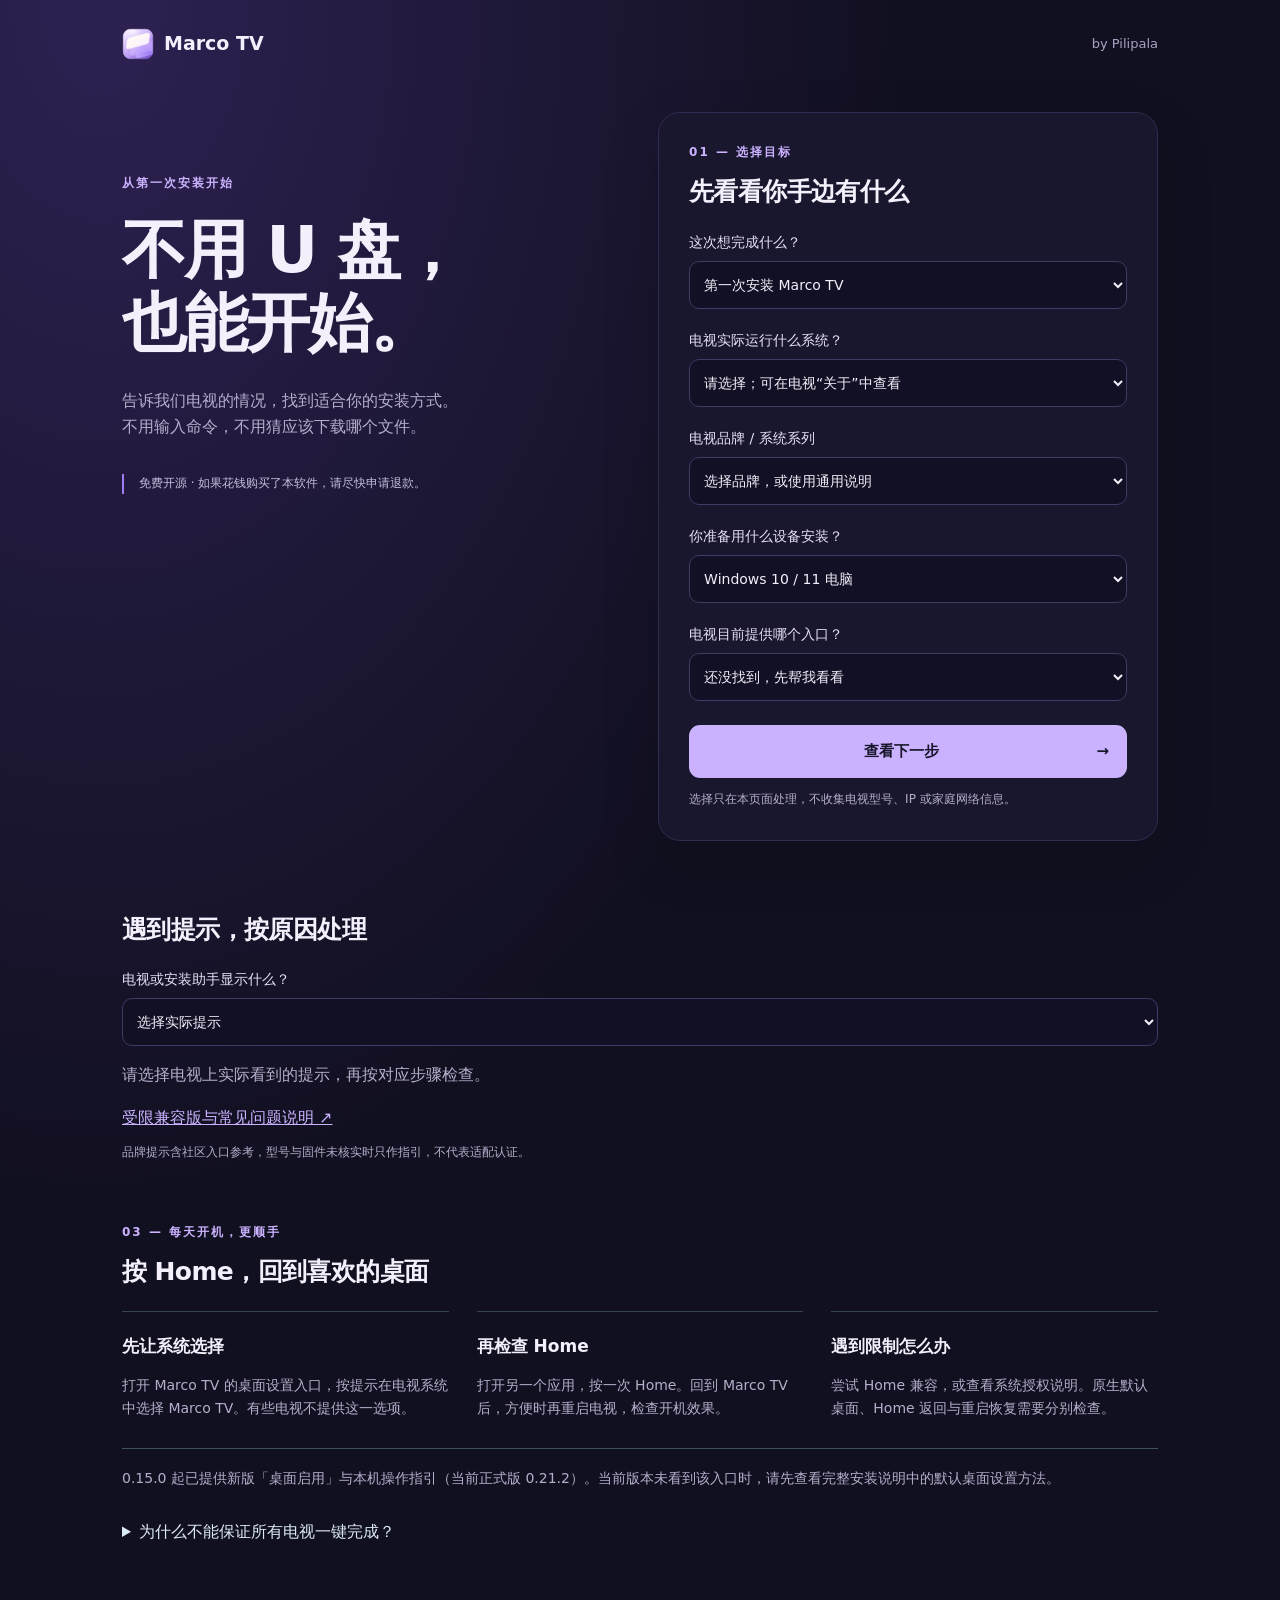
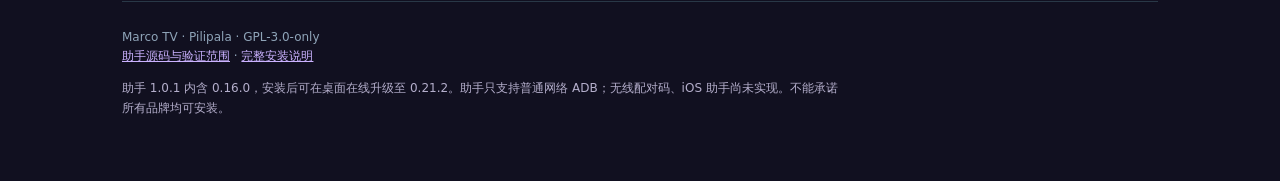
==== commit 5e7e13f7: "Release Marco TV 0.21.2: fix Android 6.0-7.1 task bridge and legacy shell compatibility" ====
--- a/docs/install/index.html
+++ b/docs/install/index.html
@@ -12,6 +12,6 @@
 <p class="local">选择只在本页面处理，不收集电视型号、IP 或家庭网络信息。</p></section>
 <section id="result" class="route" hidden tabindex="-1" aria-live="polite"><div class="step">02 — 你的安装路线</div><h2 id="routeTitle"></h2><p id="routeIntro"></p><ol id="steps"></ol><div id="download"></div><p id="limits" class="note"></p><details><summary>按品牌查开关位置</summary><p id="brandGuide"></p><a href="https://github.com/Pilipala9919/MarcoTV/blob/main/docs/各品牌电视设置入口.md">完整品牌入口与资料依据 ↗</a></details><a class="again" href="#choices">换一种安装方式 ↑</a></section>
 <section class="after" id="install-errors"><h2>遇到提示，按原因处理</h2><label for="installError">电视或安装助手显示什么？</label><select id="installError"><option value="">选择实际提示</option><option value="source">不允许此来源安装应用</option><option value="verification">INSTALL_FAILED_VERIFICATION_FAILURE</option><option value="launcher">disable install launcher app not signature by tcl</option><option value="parse">安装解析包错误 / 解析软件包时出现问题</option><option value="signature">其他签名不一致提示</option><option value="connect">连接失败 / unauthorized</option></select><p id="installErrorHelp" aria-live="polite">请选择电视上实际看到的提示，再按对应步骤检查。</p><a href="https://github.com/Pilipala9919/MarcoTV/blob/main/docs/常见问题.md">受限兼容版与常见问题说明 ↗</a><p class="local">品牌提示含社区入口参考，型号与固件未核实时只作指引，不代表适配认证。</p></section>
-<section class="after" id="home-guide"><div class="step">03 — 每天开机，更顺手</div><h2>按 Home，回到喜欢的桌面</h2><div class="tiles"><article><b>先让系统选择</b><p>打开 Marco TV 的桌面设置入口，按提示在电视系统中选择 Marco TV。有些电视不提供这一选项。</p></article><article><b>再检查 Home</b><p>打开另一个应用，按一次 Home。回到 Marco TV 后，方便时再重启电视，检查开机效果。</p></article><article><b>遇到限制怎么办</b><p>尝试 Home 兼容，或查看系统授权说明。原生默认桌面、Home 返回与重启恢复需要分别检查。</p></article></div><p class="note">0.15.0 起已提供新版「桌面启用」与本机操作指引（当前正式版 0.21.1）。当前版本未看到该入口时，请先查看完整安装说明中的默认桌面设置方法。</p><details><summary>为什么不能保证所有电视一键完成？</summary><p>电视厂商可能固定 Home 行为、限制后台启动，或在重启时关闭辅助服务。Marco TV 会提供可用路线和检查结果；系统确认弹窗仍需要你使用遥控器允许。</p><a href="https://github.com/Pilipala9919/MarcoTV/blob/main/docs/安装说明.md">查看完整设置与授权说明 ↗</a></details></section>
-<footer>Marco TV · Pilipala · GPL-3.0-only<br><a href="https://github.com/Pilipala9919/MarcoTV/tree/main/installer">助手源码与验证范围</a> · <a href="https://github.com/Pilipala9919/MarcoTV/blob/main/docs/安装说明.md">完整安装说明</a><p>助手 1.0.1 内含 0.16.0，安装后可在桌面在线升级至 0.21.1。助手只支持普通网络 ADB；无线配对码、iOS 助手尚未实现。不能承诺所有品牌均可安装。</p></footer>
+<section class="after" id="home-guide"><div class="step">03 — 每天开机，更顺手</div><h2>按 Home，回到喜欢的桌面</h2><div class="tiles"><article><b>先让系统选择</b><p>打开 Marco TV 的桌面设置入口，按提示在电视系统中选择 Marco TV。有些电视不提供这一选项。</p></article><article><b>再检查 Home</b><p>打开另一个应用，按一次 Home。回到 Marco TV 后，方便时再重启电视，检查开机效果。</p></article><article><b>遇到限制怎么办</b><p>尝试 Home 兼容，或查看系统授权说明。原生默认桌面、Home 返回与重启恢复需要分别检查。</p></article></div><p class="note">0.15.0 起已提供新版「桌面启用」与本机操作指引（当前正式版 0.21.2）。当前版本未看到该入口时，请先查看完整安装说明中的默认桌面设置方法。</p><details><summary>为什么不能保证所有电视一键完成？</summary><p>电视厂商可能固定 Home 行为、限制后台启动，或在重启时关闭辅助服务。Marco TV 会提供可用路线和检查结果；系统确认弹窗仍需要你使用遥控器允许。</p><a href="https://github.com/Pilipala9919/MarcoTV/blob/main/docs/安装说明.md">查看完整设置与授权说明 ↗</a></details></section>
+<footer>Marco TV · Pilipala · GPL-3.0-only<br><a href="https://github.com/Pilipala9919/MarcoTV/tree/main/installer">助手源码与验证范围</a> · <a href="https://github.com/Pilipala9919/MarcoTV/blob/main/docs/安装说明.md">完整安装说明</a><p>助手 1.0.1 内含 0.16.0，安装后可在桌面在线升级至 0.21.2。助手只支持普通网络 ADB；无线配对码、iOS 助手尚未实现。不能承诺所有品牌均可安装。</p></footer>
 </main><script src="app.js"></script></body></html>
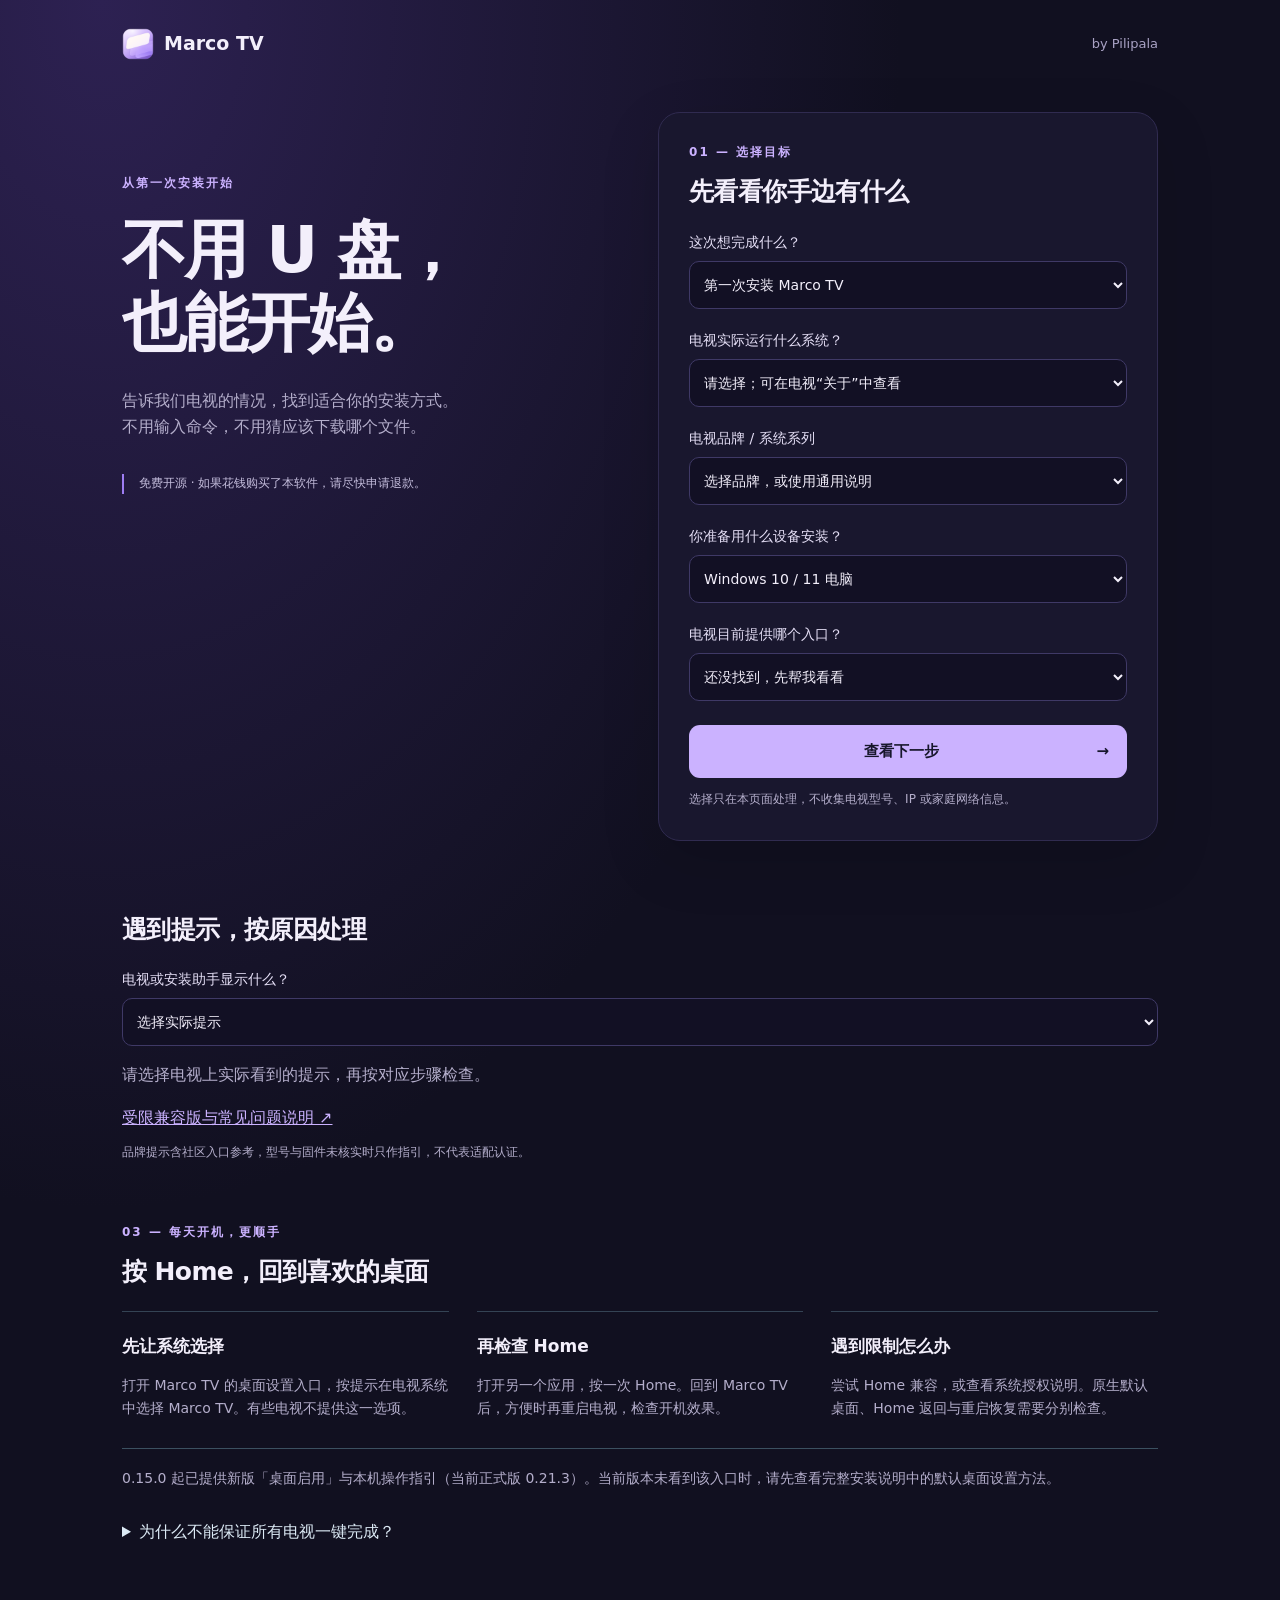
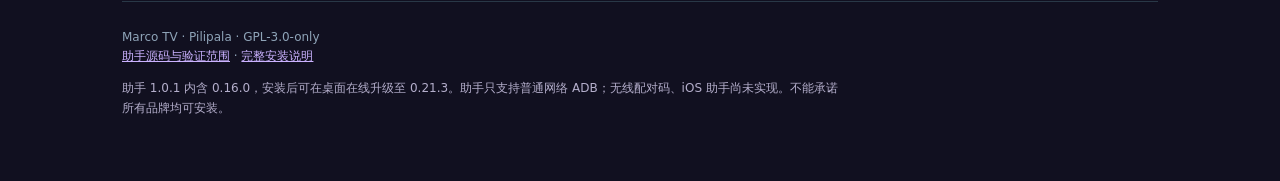
==== commit 1d535d5e: "Release Marco TV 0.21.3 and Marco TV Lite 0.3.1: optimize default home routing, boot arrival, and ta" ====
--- a/docs/install/index.html
+++ b/docs/install/index.html
@@ -12,6 +12,6 @@
 <p class="local">选择只在本页面处理，不收集电视型号、IP 或家庭网络信息。</p></section>
 <section id="result" class="route" hidden tabindex="-1" aria-live="polite"><div class="step">02 — 你的安装路线</div><h2 id="routeTitle"></h2><p id="routeIntro"></p><ol id="steps"></ol><div id="download"></div><p id="limits" class="note"></p><details><summary>按品牌查开关位置</summary><p id="brandGuide"></p><a href="https://github.com/Pilipala9919/MarcoTV/blob/main/docs/各品牌电视设置入口.md">完整品牌入口与资料依据 ↗</a></details><a class="again" href="#choices">换一种安装方式 ↑</a></section>
 <section class="after" id="install-errors"><h2>遇到提示，按原因处理</h2><label for="installError">电视或安装助手显示什么？</label><select id="installError"><option value="">选择实际提示</option><option value="source">不允许此来源安装应用</option><option value="verification">INSTALL_FAILED_VERIFICATION_FAILURE</option><option value="launcher">disable install launcher app not signature by tcl</option><option value="parse">安装解析包错误 / 解析软件包时出现问题</option><option value="signature">其他签名不一致提示</option><option value="connect">连接失败 / unauthorized</option></select><p id="installErrorHelp" aria-live="polite">请选择电视上实际看到的提示，再按对应步骤检查。</p><a href="https://github.com/Pilipala9919/MarcoTV/blob/main/docs/常见问题.md">受限兼容版与常见问题说明 ↗</a><p class="local">品牌提示含社区入口参考，型号与固件未核实时只作指引，不代表适配认证。</p></section>
-<section class="after" id="home-guide"><div class="step">03 — 每天开机，更顺手</div><h2>按 Home，回到喜欢的桌面</h2><div class="tiles"><article><b>先让系统选择</b><p>打开 Marco TV 的桌面设置入口，按提示在电视系统中选择 Marco TV。有些电视不提供这一选项。</p></article><article><b>再检查 Home</b><p>打开另一个应用，按一次 Home。回到 Marco TV 后，方便时再重启电视，检查开机效果。</p></article><article><b>遇到限制怎么办</b><p>尝试 Home 兼容，或查看系统授权说明。原生默认桌面、Home 返回与重启恢复需要分别检查。</p></article></div><p class="note">0.15.0 起已提供新版「桌面启用」与本机操作指引（当前正式版 0.21.2）。当前版本未看到该入口时，请先查看完整安装说明中的默认桌面设置方法。</p><details><summary>为什么不能保证所有电视一键完成？</summary><p>电视厂商可能固定 Home 行为、限制后台启动，或在重启时关闭辅助服务。Marco TV 会提供可用路线和检查结果；系统确认弹窗仍需要你使用遥控器允许。</p><a href="https://github.com/Pilipala9919/MarcoTV/blob/main/docs/安装说明.md">查看完整设置与授权说明 ↗</a></details></section>
-<footer>Marco TV · Pilipala · GPL-3.0-only<br><a href="https://github.com/Pilipala9919/MarcoTV/tree/main/installer">助手源码与验证范围</a> · <a href="https://github.com/Pilipala9919/MarcoTV/blob/main/docs/安装说明.md">完整安装说明</a><p>助手 1.0.1 内含 0.16.0，安装后可在桌面在线升级至 0.21.2。助手只支持普通网络 ADB；无线配对码、iOS 助手尚未实现。不能承诺所有品牌均可安装。</p></footer>
+<section class="after" id="home-guide"><div class="step">03 — 每天开机，更顺手</div><h2>按 Home，回到喜欢的桌面</h2><div class="tiles"><article><b>先让系统选择</b><p>打开 Marco TV 的桌面设置入口，按提示在电视系统中选择 Marco TV。有些电视不提供这一选项。</p></article><article><b>再检查 Home</b><p>打开另一个应用，按一次 Home。回到 Marco TV 后，方便时再重启电视，检查开机效果。</p></article><article><b>遇到限制怎么办</b><p>尝试 Home 兼容，或查看系统授权说明。原生默认桌面、Home 返回与重启恢复需要分别检查。</p></article></div><p class="note">0.15.0 起已提供新版「桌面启用」与本机操作指引（当前正式版 0.21.3）。当前版本未看到该入口时，请先查看完整安装说明中的默认桌面设置方法。</p><details><summary>为什么不能保证所有电视一键完成？</summary><p>电视厂商可能固定 Home 行为、限制后台启动，或在重启时关闭辅助服务。Marco TV 会提供可用路线和检查结果；系统确认弹窗仍需要你使用遥控器允许。</p><a href="https://github.com/Pilipala9919/MarcoTV/blob/main/docs/安装说明.md">查看完整设置与授权说明 ↗</a></details></section>
+<footer>Marco TV · Pilipala · GPL-3.0-only<br><a href="https://github.com/Pilipala9919/MarcoTV/tree/main/installer">助手源码与验证范围</a> · <a href="https://github.com/Pilipala9919/MarcoTV/blob/main/docs/安装说明.md">完整安装说明</a><p>助手 1.0.1 内含 0.16.0，安装后可在桌面在线升级至 0.21.3。助手只支持普通网络 ADB；无线配对码、iOS 助手尚未实现。不能承诺所有品牌均可安装。</p></footer>
 </main><script src="app.js"></script></body></html>
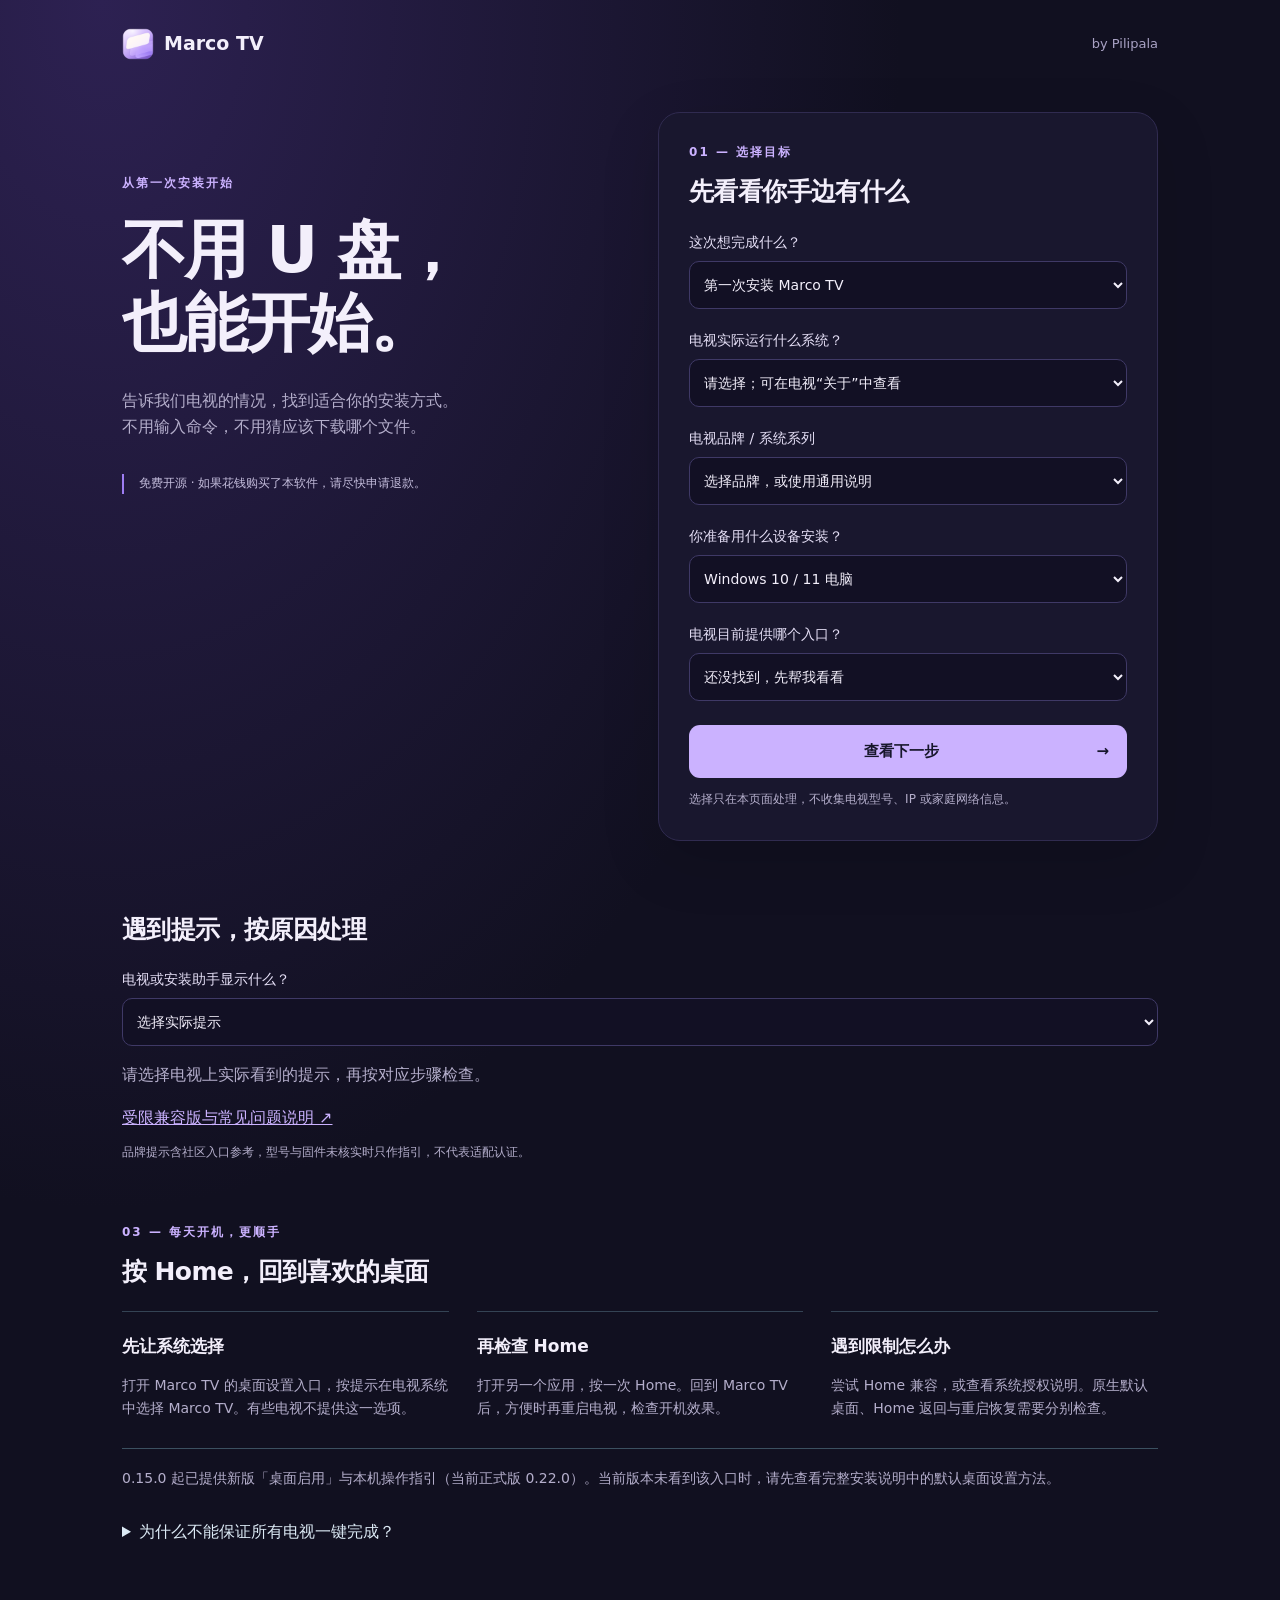
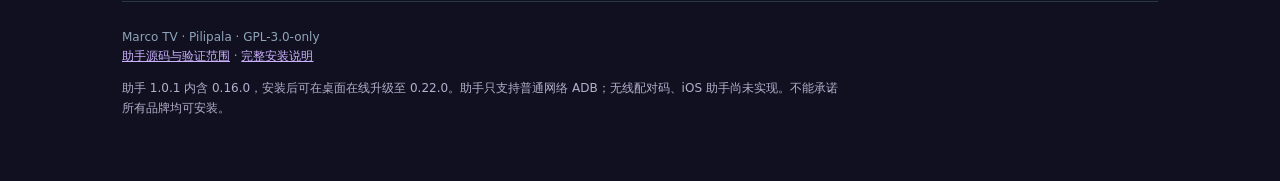
==== commit 6383f783: "Release Marco TV 0.22.0 and Marco TV Lite 0.4.0: adaptive wallpaper contrast, clock color customizat" ====
--- a/docs/install/index.html
+++ b/docs/install/index.html
@@ -12,6 +12,6 @@
 <p class="local">选择只在本页面处理，不收集电视型号、IP 或家庭网络信息。</p></section>
 <section id="result" class="route" hidden tabindex="-1" aria-live="polite"><div class="step">02 — 你的安装路线</div><h2 id="routeTitle"></h2><p id="routeIntro"></p><ol id="steps"></ol><div id="download"></div><p id="limits" class="note"></p><details><summary>按品牌查开关位置</summary><p id="brandGuide"></p><a href="https://github.com/Pilipala9919/MarcoTV/blob/main/docs/各品牌电视设置入口.md">完整品牌入口与资料依据 ↗</a></details><a class="again" href="#choices">换一种安装方式 ↑</a></section>
 <section class="after" id="install-errors"><h2>遇到提示，按原因处理</h2><label for="installError">电视或安装助手显示什么？</label><select id="installError"><option value="">选择实际提示</option><option value="source">不允许此来源安装应用</option><option value="verification">INSTALL_FAILED_VERIFICATION_FAILURE</option><option value="launcher">disable install launcher app not signature by tcl</option><option value="parse">安装解析包错误 / 解析软件包时出现问题</option><option value="signature">其他签名不一致提示</option><option value="connect">连接失败 / unauthorized</option></select><p id="installErrorHelp" aria-live="polite">请选择电视上实际看到的提示，再按对应步骤检查。</p><a href="https://github.com/Pilipala9919/MarcoTV/blob/main/docs/常见问题.md">受限兼容版与常见问题说明 ↗</a><p class="local">品牌提示含社区入口参考，型号与固件未核实时只作指引，不代表适配认证。</p></section>
-<section class="after" id="home-guide"><div class="step">03 — 每天开机，更顺手</div><h2>按 Home，回到喜欢的桌面</h2><div class="tiles"><article><b>先让系统选择</b><p>打开 Marco TV 的桌面设置入口，按提示在电视系统中选择 Marco TV。有些电视不提供这一选项。</p></article><article><b>再检查 Home</b><p>打开另一个应用，按一次 Home。回到 Marco TV 后，方便时再重启电视，检查开机效果。</p></article><article><b>遇到限制怎么办</b><p>尝试 Home 兼容，或查看系统授权说明。原生默认桌面、Home 返回与重启恢复需要分别检查。</p></article></div><p class="note">0.15.0 起已提供新版「桌面启用」与本机操作指引（当前正式版 0.21.3）。当前版本未看到该入口时，请先查看完整安装说明中的默认桌面设置方法。</p><details><summary>为什么不能保证所有电视一键完成？</summary><p>电视厂商可能固定 Home 行为、限制后台启动，或在重启时关闭辅助服务。Marco TV 会提供可用路线和检查结果；系统确认弹窗仍需要你使用遥控器允许。</p><a href="https://github.com/Pilipala9919/MarcoTV/blob/main/docs/安装说明.md">查看完整设置与授权说明 ↗</a></details></section>
-<footer>Marco TV · Pilipala · GPL-3.0-only<br><a href="https://github.com/Pilipala9919/MarcoTV/tree/main/installer">助手源码与验证范围</a> · <a href="https://github.com/Pilipala9919/MarcoTV/blob/main/docs/安装说明.md">完整安装说明</a><p>助手 1.0.1 内含 0.16.0，安装后可在桌面在线升级至 0.21.3。助手只支持普通网络 ADB；无线配对码、iOS 助手尚未实现。不能承诺所有品牌均可安装。</p></footer>
+<section class="after" id="home-guide"><div class="step">03 — 每天开机，更顺手</div><h2>按 Home，回到喜欢的桌面</h2><div class="tiles"><article><b>先让系统选择</b><p>打开 Marco TV 的桌面设置入口，按提示在电视系统中选择 Marco TV。有些电视不提供这一选项。</p></article><article><b>再检查 Home</b><p>打开另一个应用，按一次 Home。回到 Marco TV 后，方便时再重启电视，检查开机效果。</p></article><article><b>遇到限制怎么办</b><p>尝试 Home 兼容，或查看系统授权说明。原生默认桌面、Home 返回与重启恢复需要分别检查。</p></article></div><p class="note">0.15.0 起已提供新版「桌面启用」与本机操作指引（当前正式版 0.22.0）。当前版本未看到该入口时，请先查看完整安装说明中的默认桌面设置方法。</p><details><summary>为什么不能保证所有电视一键完成？</summary><p>电视厂商可能固定 Home 行为、限制后台启动，或在重启时关闭辅助服务。Marco TV 会提供可用路线和检查结果；系统确认弹窗仍需要你使用遥控器允许。</p><a href="https://github.com/Pilipala9919/MarcoTV/blob/main/docs/安装说明.md">查看完整设置与授权说明 ↗</a></details></section>
+<footer>Marco TV · Pilipala · GPL-3.0-only<br><a href="https://github.com/Pilipala9919/MarcoTV/tree/main/installer">助手源码与验证范围</a> · <a href="https://github.com/Pilipala9919/MarcoTV/blob/main/docs/安装说明.md">完整安装说明</a><p>助手 1.0.1 内含 0.16.0，安装后可在桌面在线升级至 0.22.0。助手只支持普通网络 ADB；无线配对码、iOS 助手尚未实现。不能承诺所有品牌均可安装。</p></footer>
 </main><script src="app.js"></script></body></html>
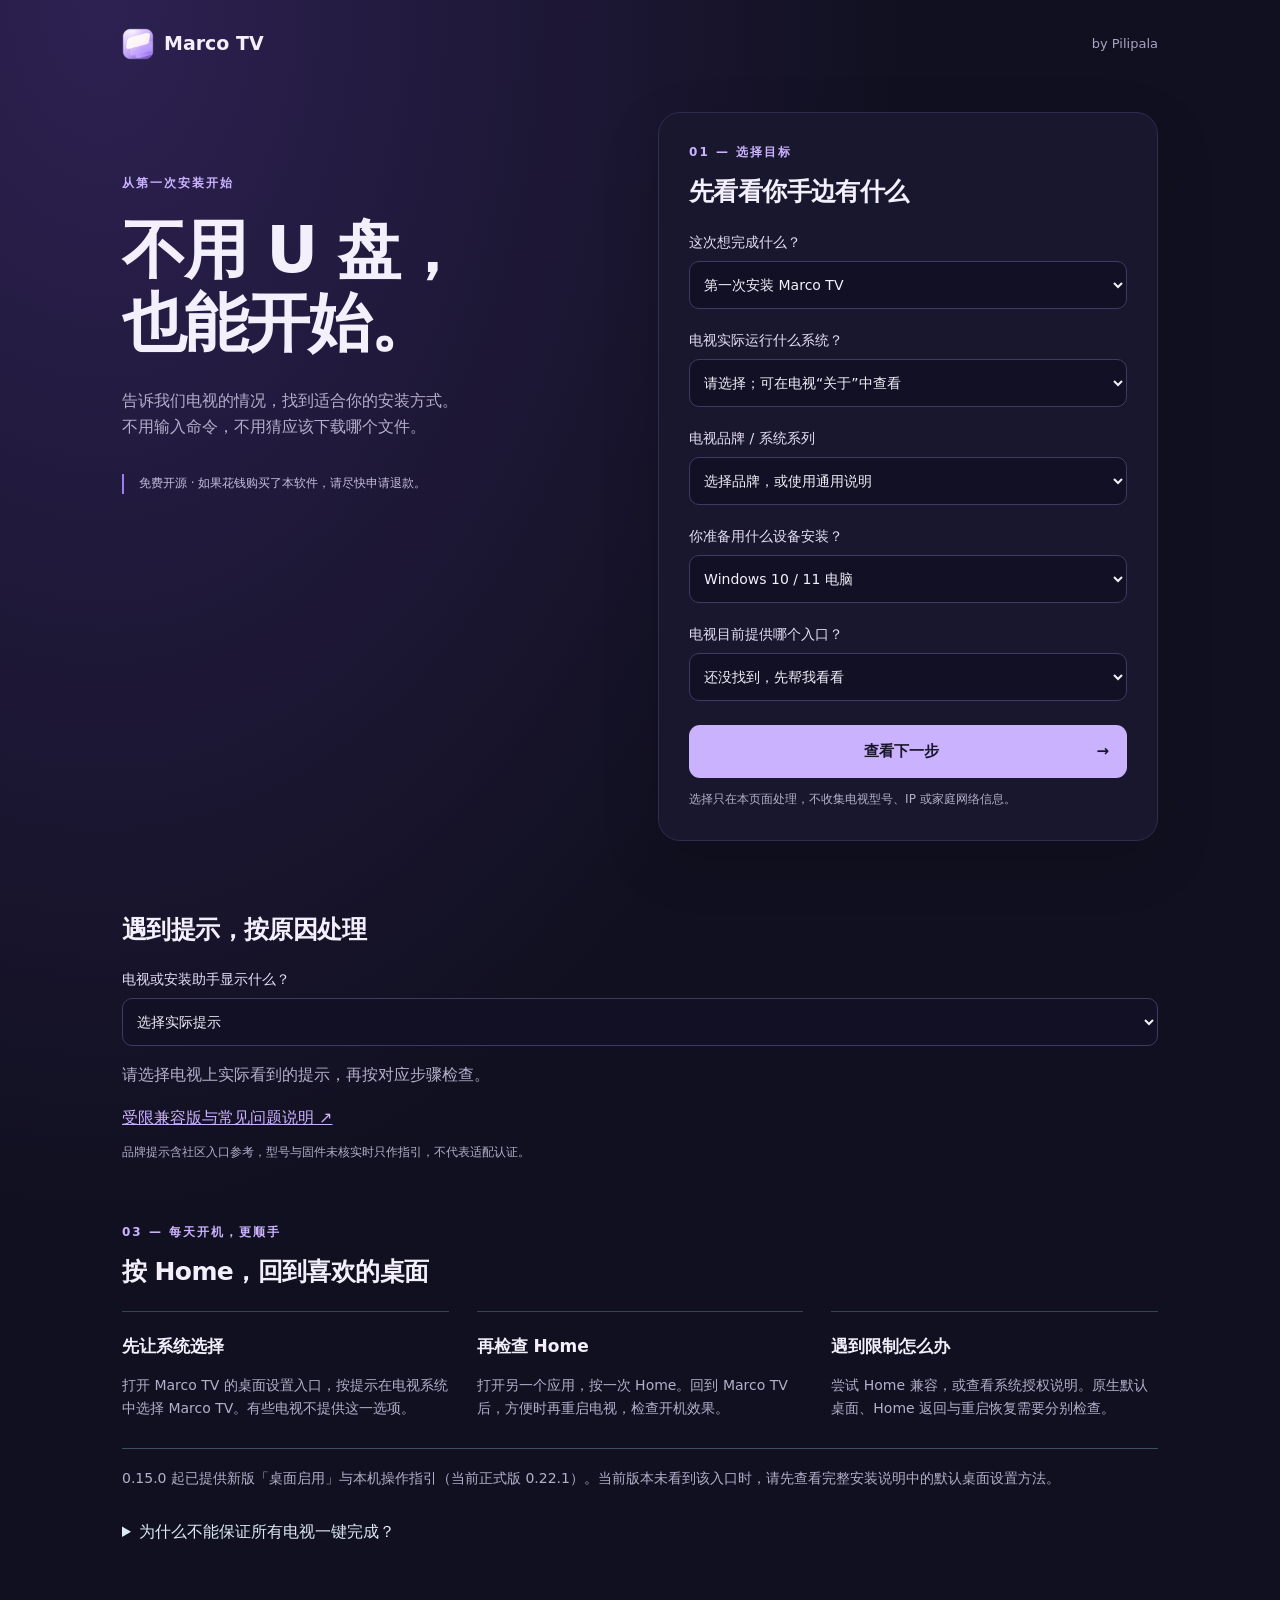
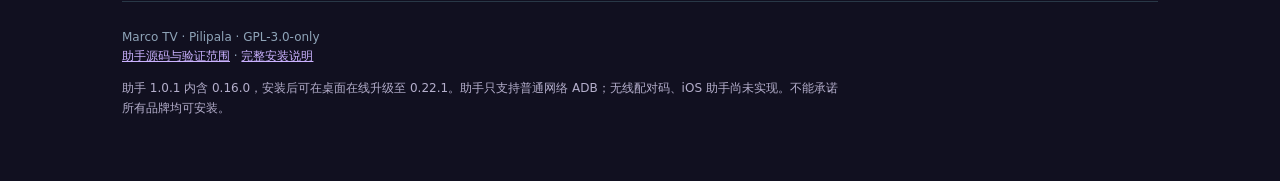
==== commit c3fc2560: "Release Marco TV 0.22.1: integrate collapsible header, fullscreen settings window fix, volume compat" ====
--- a/docs/install/index.html
+++ b/docs/install/index.html
@@ -12,6 +12,6 @@
 <p class="local">选择只在本页面处理，不收集电视型号、IP 或家庭网络信息。</p></section>
 <section id="result" class="route" hidden tabindex="-1" aria-live="polite"><div class="step">02 — 你的安装路线</div><h2 id="routeTitle"></h2><p id="routeIntro"></p><ol id="steps"></ol><div id="download"></div><p id="limits" class="note"></p><details><summary>按品牌查开关位置</summary><p id="brandGuide"></p><a href="https://github.com/Pilipala9919/MarcoTV/blob/main/docs/各品牌电视设置入口.md">完整品牌入口与资料依据 ↗</a></details><a class="again" href="#choices">换一种安装方式 ↑</a></section>
 <section class="after" id="install-errors"><h2>遇到提示，按原因处理</h2><label for="installError">电视或安装助手显示什么？</label><select id="installError"><option value="">选择实际提示</option><option value="source">不允许此来源安装应用</option><option value="verification">INSTALL_FAILED_VERIFICATION_FAILURE</option><option value="launcher">disable install launcher app not signature by tcl</option><option value="parse">安装解析包错误 / 解析软件包时出现问题</option><option value="signature">其他签名不一致提示</option><option value="connect">连接失败 / unauthorized</option></select><p id="installErrorHelp" aria-live="polite">请选择电视上实际看到的提示，再按对应步骤检查。</p><a href="https://github.com/Pilipala9919/MarcoTV/blob/main/docs/常见问题.md">受限兼容版与常见问题说明 ↗</a><p class="local">品牌提示含社区入口参考，型号与固件未核实时只作指引，不代表适配认证。</p></section>
-<section class="after" id="home-guide"><div class="step">03 — 每天开机，更顺手</div><h2>按 Home，回到喜欢的桌面</h2><div class="tiles"><article><b>先让系统选择</b><p>打开 Marco TV 的桌面设置入口，按提示在电视系统中选择 Marco TV。有些电视不提供这一选项。</p></article><article><b>再检查 Home</b><p>打开另一个应用，按一次 Home。回到 Marco TV 后，方便时再重启电视，检查开机效果。</p></article><article><b>遇到限制怎么办</b><p>尝试 Home 兼容，或查看系统授权说明。原生默认桌面、Home 返回与重启恢复需要分别检查。</p></article></div><p class="note">0.15.0 起已提供新版「桌面启用」与本机操作指引（当前正式版 0.22.0）。当前版本未看到该入口时，请先查看完整安装说明中的默认桌面设置方法。</p><details><summary>为什么不能保证所有电视一键完成？</summary><p>电视厂商可能固定 Home 行为、限制后台启动，或在重启时关闭辅助服务。Marco TV 会提供可用路线和检查结果；系统确认弹窗仍需要你使用遥控器允许。</p><a href="https://github.com/Pilipala9919/MarcoTV/blob/main/docs/安装说明.md">查看完整设置与授权说明 ↗</a></details></section>
-<footer>Marco TV · Pilipala · GPL-3.0-only<br><a href="https://github.com/Pilipala9919/MarcoTV/tree/main/installer">助手源码与验证范围</a> · <a href="https://github.com/Pilipala9919/MarcoTV/blob/main/docs/安装说明.md">完整安装说明</a><p>助手 1.0.1 内含 0.16.0，安装后可在桌面在线升级至 0.22.0。助手只支持普通网络 ADB；无线配对码、iOS 助手尚未实现。不能承诺所有品牌均可安装。</p></footer>
+<section class="after" id="home-guide"><div class="step">03 — 每天开机，更顺手</div><h2>按 Home，回到喜欢的桌面</h2><div class="tiles"><article><b>先让系统选择</b><p>打开 Marco TV 的桌面设置入口，按提示在电视系统中选择 Marco TV。有些电视不提供这一选项。</p></article><article><b>再检查 Home</b><p>打开另一个应用，按一次 Home。回到 Marco TV 后，方便时再重启电视，检查开机效果。</p></article><article><b>遇到限制怎么办</b><p>尝试 Home 兼容，或查看系统授权说明。原生默认桌面、Home 返回与重启恢复需要分别检查。</p></article></div><p class="note">0.15.0 起已提供新版「桌面启用」与本机操作指引（当前正式版 0.22.1）。当前版本未看到该入口时，请先查看完整安装说明中的默认桌面设置方法。</p><details><summary>为什么不能保证所有电视一键完成？</summary><p>电视厂商可能固定 Home 行为、限制后台启动，或在重启时关闭辅助服务。Marco TV 会提供可用路线和检查结果；系统确认弹窗仍需要你使用遥控器允许。</p><a href="https://github.com/Pilipala9919/MarcoTV/blob/main/docs/安装说明.md">查看完整设置与授权说明 ↗</a></details></section>
+<footer>Marco TV · Pilipala · GPL-3.0-only<br><a href="https://github.com/Pilipala9919/MarcoTV/tree/main/installer">助手源码与验证范围</a> · <a href="https://github.com/Pilipala9919/MarcoTV/blob/main/docs/安装说明.md">完整安装说明</a><p>助手 1.0.1 内含 0.16.0，安装后可在桌面在线升级至 0.22.1。助手只支持普通网络 ADB；无线配对码、iOS 助手尚未实现。不能承诺所有品牌均可安装。</p></footer>
 </main><script src="app.js"></script></body></html>
